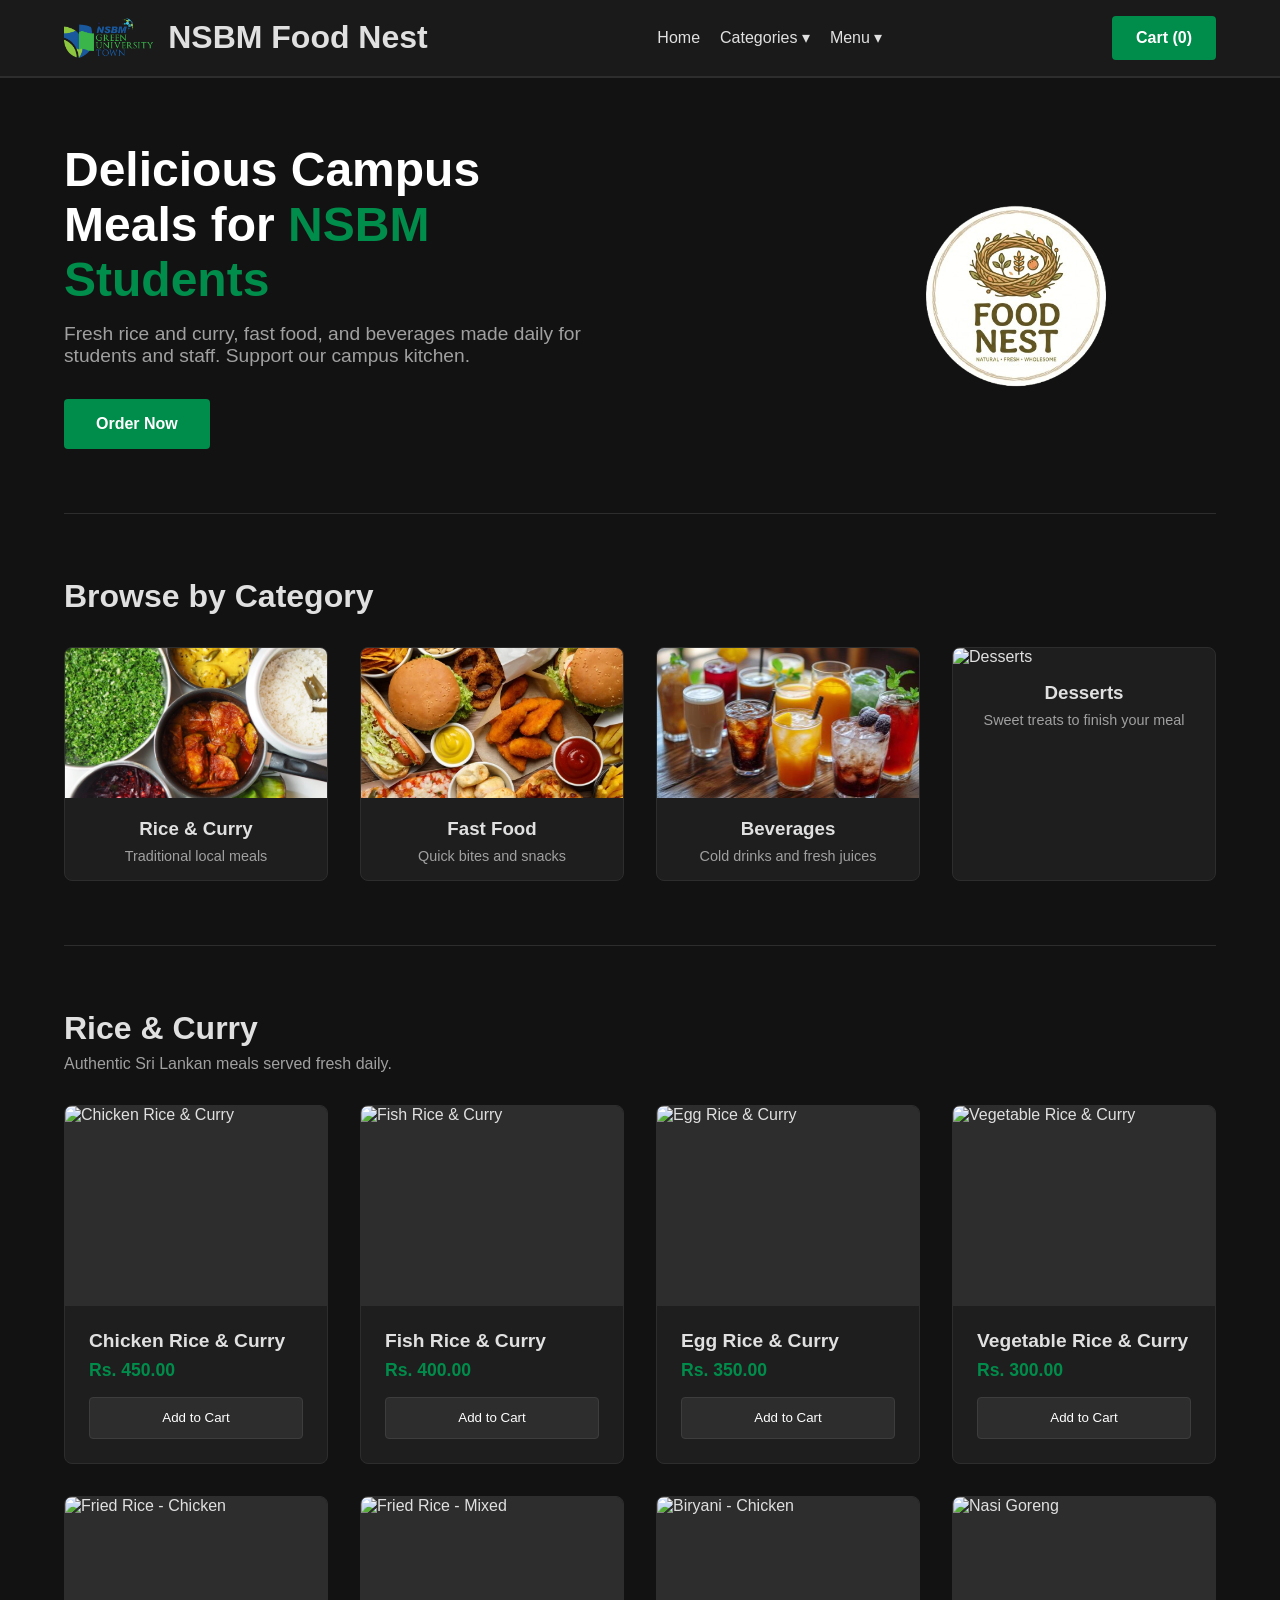
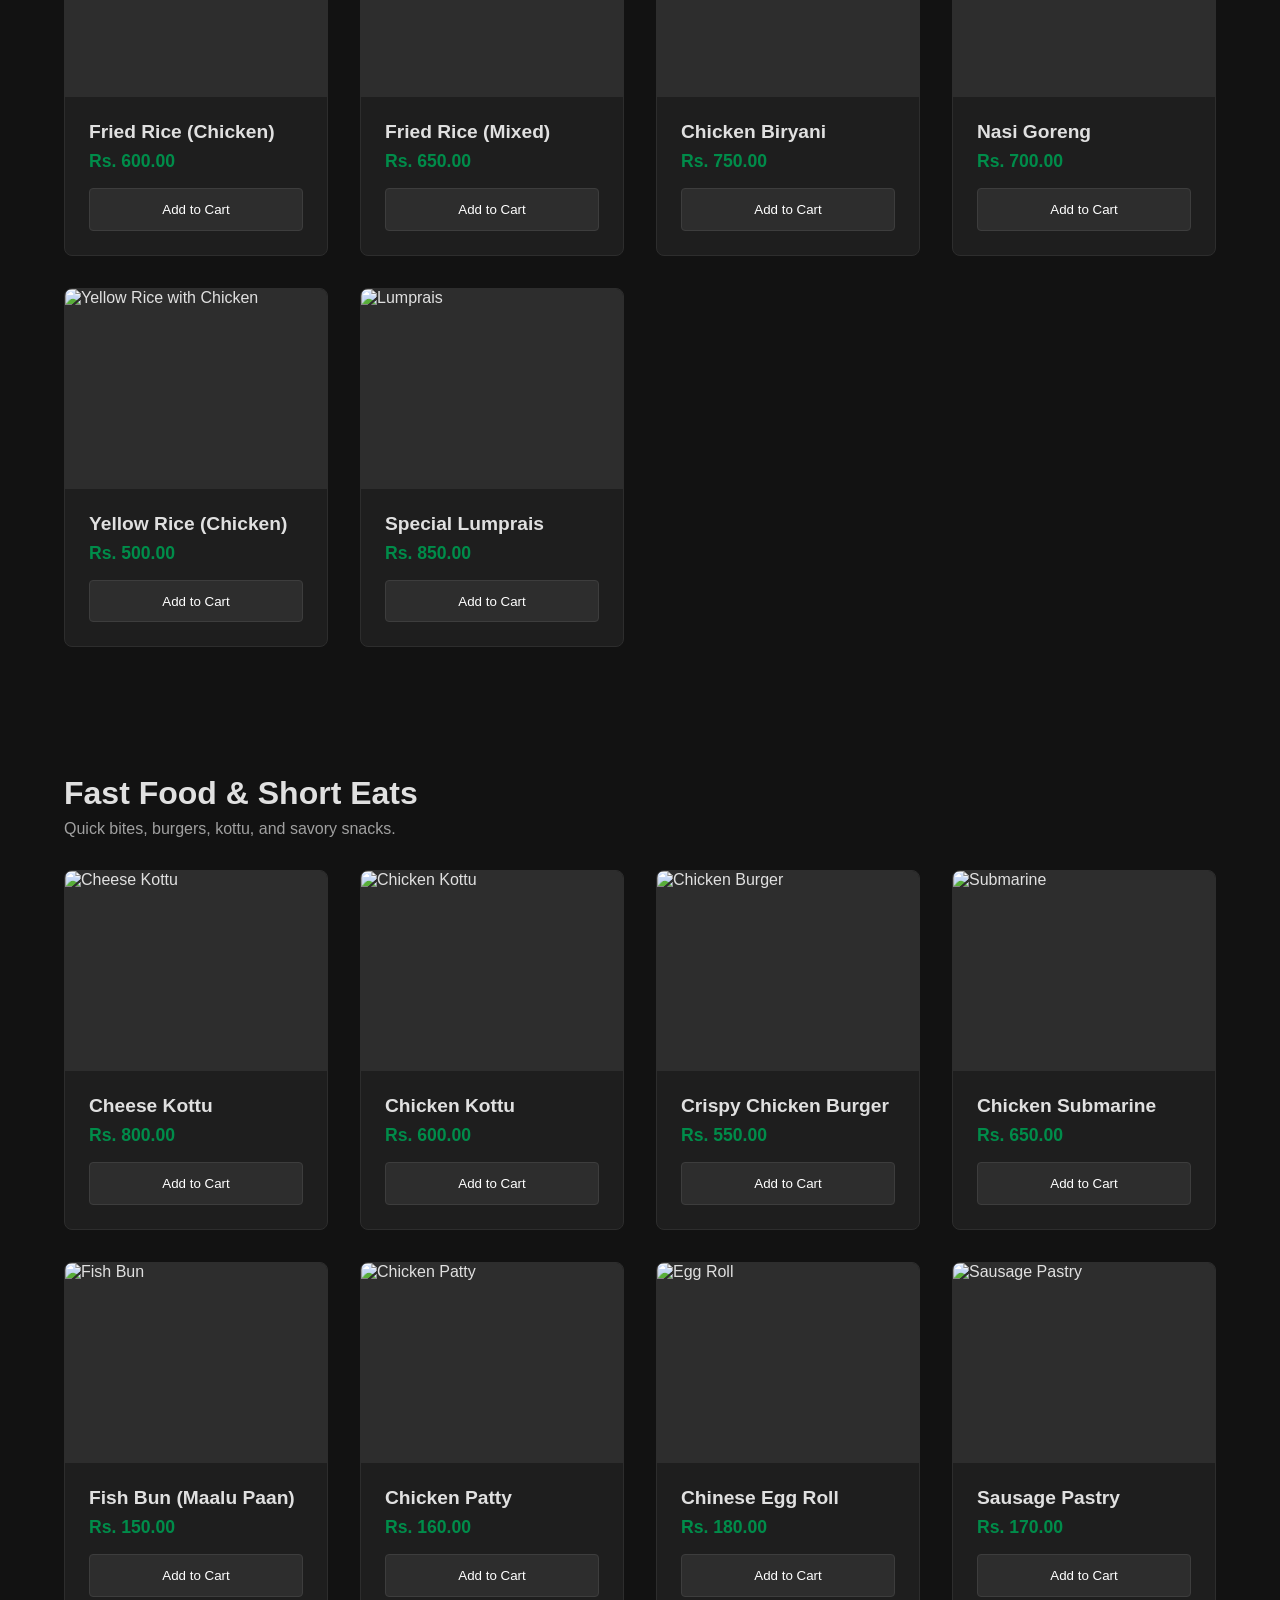
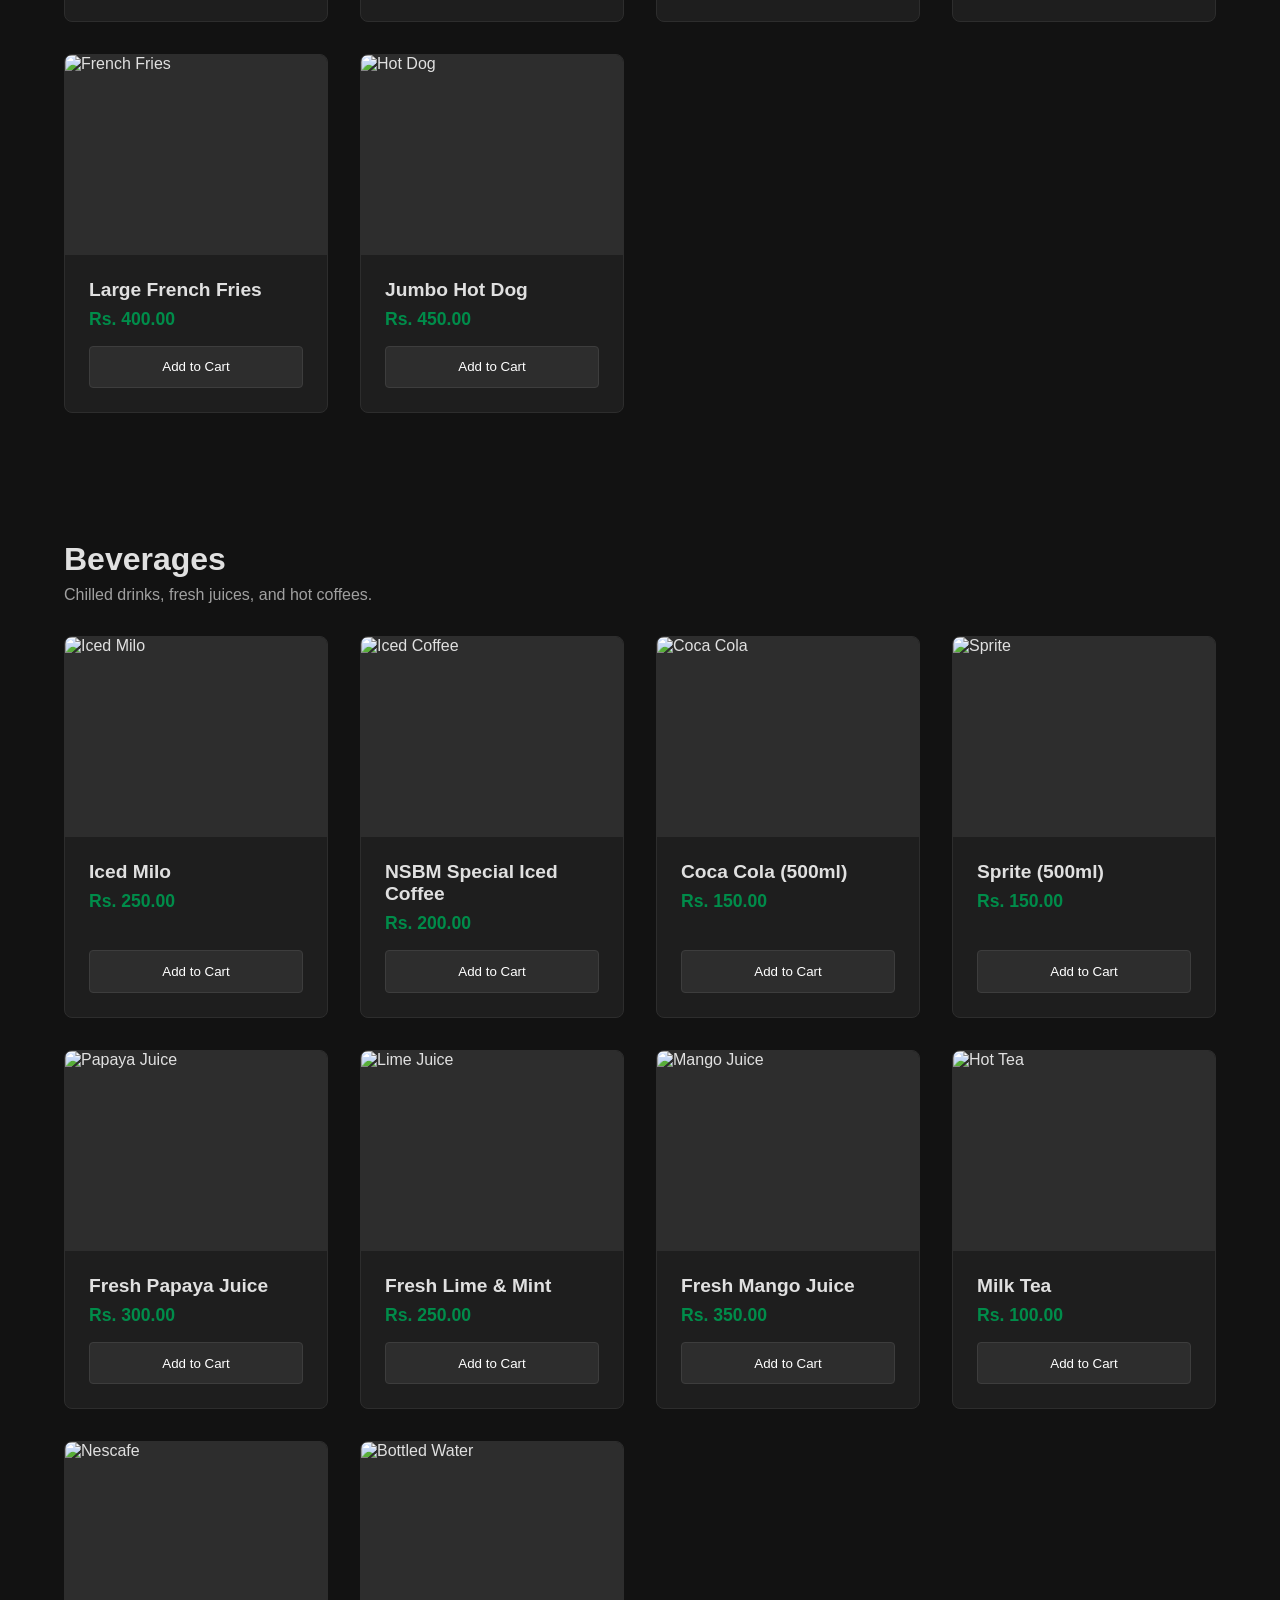
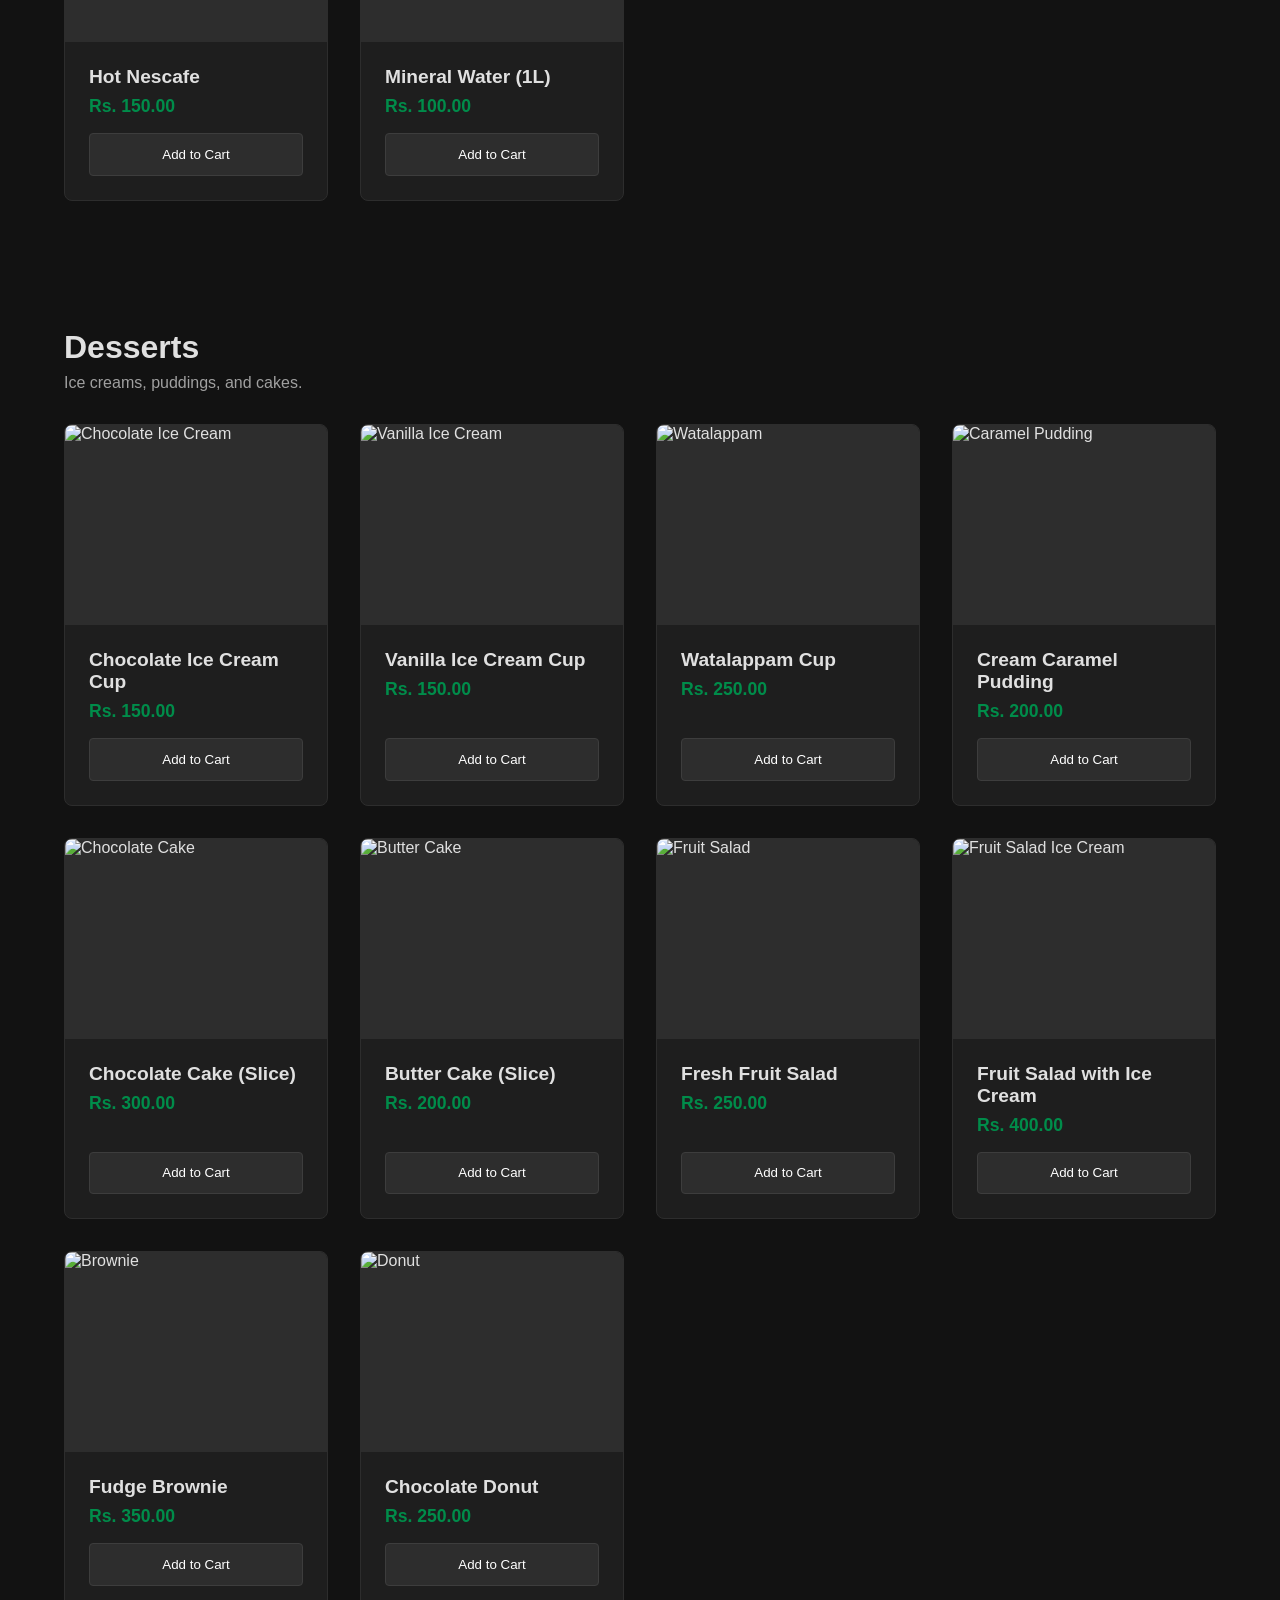
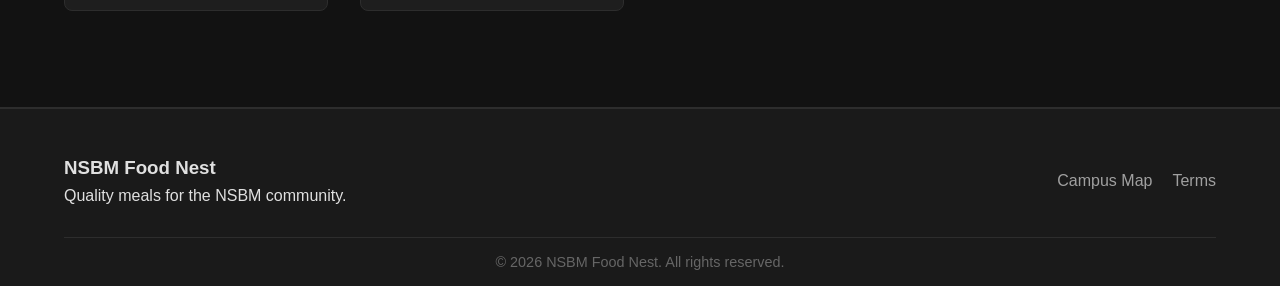
==== index.html @ d5e6f011 "Day 01 (need to images)" ====
<!DOCTYPE html>
<html lang="en">
<head>
    <meta charset="UTF-8">
    <meta name="viewport" content="width=device-width, initial-scale=1.0">
    <title>NSBM Food Nest</title>
    <link rel="stylesheet" href="style.css">
</head>
<body>
    <div class="loader-wrapper" id="loader">
        <div class="spinner"></div>
    </div>

    <header>
        <div class="brand-container">
            <img src="logo.png" alt="NSBM Logo" class="logo-img">
            <h1>NSBM Food Nest</h1>
        </div>
        <nav class="header-nav">
            <a href="#">Home</a>
            
            <div class="dropdown">
                <a href="#categories" class="dropbtn">Categories ▾</a>
                <div class="dropdown-content">
                    <a href="#rice-curry">Rice & Curry</a>
                    <a href="#fast-food">Fast Food</a>
                    <a href="#beverages">Beverages</a>
                    <a href="#desserts">Desserts</a>
                </div>
            </div>

            <div class="dropdown">
                <a href="#menu" class="dropbtn">Menu ▾</a>
                <div class="dropdown-content">
                    <a href="#fast-food">Breakfast Items</a>
                    <a href="#rice-curry">Lunch Specials</a>
                    <a href="#fast-food">Short Eats</a>
                </div>
            </div>
        </nav>
        <button class="cart-toggle" onclick="toggleCart()">
            Cart (<span id="cart-count">0</span>)
        </button>
    </header>

    <main class="container">
        <section class="hero">
            <div class="hero-content">
                <h1>Delicious Campus Meals for <span>NSBM Students</span></h1>
                <p>Fresh rice and curry, fast food, and beverages made daily for students and staff. Support our campus kitchen.</p>
                <a href="#menu" class="hero-btn">Order Now</a>
            </div>
            <div class="hero-image">
                <img src="fn.png" alt="NSBM Campus Food">
            </div>
        </section>

        <section id="categories" class="categories-section">
            <h2>Browse by Category</h2>
            <div class="category-grid">
                <a href="#rice-curry" class="category-card">
                    <img src="rc.jpg" alt="Rice & Curry">
                    <div class="category-info">
                        <h3>Rice & Curry</h3>
                        <p>Traditional local meals</p>
                    </div>
                </a>
                <a href="#fast-food" class="category-card">
                    <img src="fd.jpg" alt="Fast Food">
                    <div class="category-info">
                        <h3>Fast Food</h3>
                        <p>Quick bites and snacks</p>
                    </div>
                </a>
                <a href="#beverages" class="category-card">
                    <img src="bv.jpeg" alt="Beverages">
                    <div class="category-info">
                        <h3>Beverages</h3>
                        <p>Cold drinks and fresh juices</p>
                    </div>
                </a>
                <a href="#desserts" class="category-card">
                    <img src="INSERT_DESSERT_CATEGORY_IMAGE.jpg" alt="Desserts">
                    <div class="category-info">
                        <h3>Desserts</h3>
                        <p>Sweet treats to finish your meal</p>
                    </div>
                </a>
            </div>
        </section>

        <div id="menu">
            
            <section id="rice-curry" class="menu-section">
                <div class="section-header">
                    <h2>Rice & Curry</h2>
                    <p>Authentic Sri Lankan meals served fresh daily.</p>
                </div>
                <div class="menu-grid">
                    <article class="product-card">
                        <img src="INSERT_RICE_1.jpg" alt="Chicken Rice & Curry" class="product-image">
                        <div class="product-info"><h2>Chicken Rice & Curry</h2><p class="price">Rs. 450.00</p><button class="add-btn" onclick="addToCart('Chicken Rice & Curry', 450)">Add to Cart</button></div>
                    </article>
                    <article class="product-card">
                        <img src="INSERT_RICE_2.jpg" alt="Fish Rice & Curry" class="product-image">
                        <div class="product-info"><h2>Fish Rice & Curry</h2><p class="price">Rs. 400.00</p><button class="add-btn" onclick="addToCart('Fish Rice & Curry', 400)">Add to Cart</button></div>
                    </article>
                    <article class="product-card">
                        <img src="INSERT_RICE_3.jpg" alt="Egg Rice & Curry" class="product-image">
                        <div class="product-info"><h2>Egg Rice & Curry</h2><p class="price">Rs. 350.00</p><button class="add-btn" onclick="addToCart('Egg Rice & Curry', 350)">Add to Cart</button></div>
                    </article>
                    <article class="product-card">
                        <img src="INSERT_RICE_4.jpg" alt="Vegetable Rice & Curry" class="product-image">
                        <div class="product-info"><h2>Vegetable Rice & Curry</h2><p class="price">Rs. 300.00</p><button class="add-btn" onclick="addToCart('Vegetable Rice & Curry', 300)">Add to Cart</button></div>
                    </article>
                    <article class="product-card">
                        <img src="INSERT_RICE_5.jpg" alt="Fried Rice - Chicken" class="product-image">
                        <div class="product-info"><h2>Fried Rice (Chicken)</h2><p class="price">Rs. 600.00</p><button class="add-btn" onclick="addToCart('Fried Rice (Chicken)', 600)">Add to Cart</button></div>
                    </article>
                    <article class="product-card">
                        <img src="INSERT_RICE_6.jpg" alt="Fried Rice - Mixed" class="product-image">
                        <div class="product-info"><h2>Fried Rice (Mixed)</h2><p class="price">Rs. 650.00</p><button class="add-btn" onclick="addToCart('Fried Rice (Mixed)', 650)">Add to Cart</button></div>
                    </article>
                    <article class="product-card">
                        <img src="INSERT_RICE_7.jpg" alt="Biryani - Chicken" class="product-image">
                        <div class="product-info"><h2>Chicken Biryani</h2><p class="price">Rs. 750.00</p><button class="add-btn" onclick="addToCart('Chicken Biryani', 750)">Add to Cart</button></div>
                    </article>
                    <article class="product-card">
                        <img src="INSERT_RICE_8.jpg" alt="Nasi Goreng" class="product-image">
                        <div class="product-info"><h2>Nasi Goreng</h2><p class="price">Rs. 700.00</p><button class="add-btn" onclick="addToCart('Nasi Goreng', 700)">Add to Cart</button></div>
                    </article>
                    <article class="product-card">
                        <img src="INSERT_RICE_9.jpg" alt="Yellow Rice with Chicken" class="product-image">
                        <div class="product-info"><h2>Yellow Rice (Chicken)</h2><p class="price">Rs. 500.00</p><button class="add-btn" onclick="addToCart('Yellow Rice (Chicken)', 500)">Add to Cart</button></div>
                    </article>
                    <article class="product-card">
                        <img src="INSERT_RICE_10.jpg" alt="Lumprais" class="product-image">
                        <div class="product-info"><h2>Special Lumprais</h2><p class="price">Rs. 850.00</p><button class="add-btn" onclick="addToCart('Special Lumprais', 850)">Add to Cart</button></div>
                    </article>
                </div>
            </section>

            <section id="fast-food" class="menu-section">
                <div class="section-header">
                    <h2>Fast Food & Short Eats</h2>
                    <p>Quick bites, burgers, kottu, and savory snacks.</p>
                </div>
                <div class="menu-grid">
                    <article class="product-card">
                        <img src="INSERT_FAST_1.jpg" alt="Cheese Kottu" class="product-image">
                        <div class="product-info"><h2>Cheese Kottu</h2><p class="price">Rs. 800.00</p><button class="add-btn" onclick="addToCart('Cheese Kottu', 800)">Add to Cart</button></div>
                    </article>
                    <article class="product-card">
                        <img src="INSERT_FAST_2.jpg" alt="Chicken Kottu" class="product-image">
                        <div class="product-info"><h2>Chicken Kottu</h2><p class="price">Rs. 600.00</p><button class="add-btn" onclick="addToCart('Chicken Kottu', 600)">Add to Cart</button></div>
                    </article>
                    <article class="product-card">
                        <img src="INSERT_FAST_3.jpg" alt="Chicken Burger" class="product-image">
                        <div class="product-info"><h2>Crispy Chicken Burger</h2><p class="price">Rs. 550.00</p><button class="add-btn" onclick="addToCart('Crispy Chicken Burger', 550)">Add to Cart</button></div>
                    </article>
                    <article class="product-card">
                        <img src="INSERT_FAST_4.jpg" alt="Submarine" class="product-image">
                        <div class="product-info"><h2>Chicken Submarine</h2><p class="price">Rs. 650.00</p><button class="add-btn" onclick="addToCart('Chicken Submarine', 650)">Add to Cart</button></div>
                    </article>
                    <article class="product-card">
                        <img src="INSERT_FAST_5.jpg" alt="Fish Bun" class="product-image">
                        <div class="product-info"><h2>Fish Bun (Maalu Paan)</h2><p class="price">Rs. 150.00</p><button class="add-btn" onclick="addToCart('Fish Bun', 150)">Add to Cart</button></div>
                    </article>
                    <article class="product-card">
                        <img src="INSERT_FAST_6.jpg" alt="Chicken Patty" class="product-image">
                        <div class="product-info"><h2>Chicken Patty</h2><p class="price">Rs. 160.00</p><button class="add-btn" onclick="addToCart('Chicken Patty', 160)">Add to Cart</button></div>
                    </article>
                    <article class="product-card">
                        <img src="INSERT_FAST_7.jpg" alt="Egg Roll" class="product-image">
                        <div class="product-info"><h2>Chinese Egg Roll</h2><p class="price">Rs. 180.00</p><button class="add-btn" onclick="addToCart('Chinese Egg Roll', 180)">Add to Cart</button></div>
                    </article>
                    <article class="product-card">
                        <img src="INSERT_FAST_8.jpg" alt="Sausage Pastry" class="product-image">
                        <div class="product-info"><h2>Sausage Pastry</h2><p class="price">Rs. 170.00</p><button class="add-btn" onclick="addToCart('Sausage Pastry', 170)">Add to Cart</button></div>
                    </article>
                    <article class="product-card">
                        <img src="INSERT_FAST_9.jpg" alt="French Fries" class="product-image">
                        <div class="product-info"><h2>Large French Fries</h2><p class="price">Rs. 400.00</p><button class="add-btn" onclick="addToCart('Large French Fries', 400)">Add to Cart</button></div>
                    </article>
                    <article class="product-card">
                        <img src="INSERT_FAST_10.jpg" alt="Hot Dog" class="product-image">
                        <div class="product-info"><h2>Jumbo Hot Dog</h2><p class="price">Rs. 450.00</p><button class="add-btn" onclick="addToCart('Jumbo Hot Dog', 450)">Add to Cart</button></div>
                    </article>
                </div>
            </section>

            <section id="beverages" class="menu-section">
                <div class="section-header">
                    <h2>Beverages</h2>
                    <p>Chilled drinks, fresh juices, and hot coffees.</p>
                </div>
                <div class="menu-grid">
                    <article class="product-card">
                        <img src="INSERT_BEV_1.jpg" alt="Iced Milo" class="product-image">
                        <div class="product-info"><h2>Iced Milo</h2><p class="price">Rs. 250.00</p><button class="add-btn" onclick="addToCart('Iced Milo', 250)">Add to Cart</button></div>
                    </article>
                    <article class="product-card">
                        <img src="INSERT_BEV_2.jpg" alt="Iced Coffee" class="product-image">
                        <div class="product-info"><h2>NSBM Special Iced Coffee</h2><p class="price">Rs. 200.00</p><button class="add-btn" onclick="addToCart('NSBM Special Iced Coffee', 200)">Add to Cart</button></div>
                    </article>
                    <article class="product-card">
                        <img src="INSERT_BEV_3.jpg" alt="Coca Cola" class="product-image">
                        <div class="product-info"><h2>Coca Cola (500ml)</h2><p class="price">Rs. 150.00</p><button class="add-btn" onclick="addToCart('Coca Cola (500ml)', 150)">Add to Cart</button></div>
                    </article>
                    <article class="product-card">
                        <img src="INSERT_BEV_4.jpg" alt="Sprite" class="product-image">
                        <div class="product-info"><h2>Sprite (500ml)</h2><p class="price">Rs. 150.00</p><button class="add-btn" onclick="addToCart('Sprite (500ml)', 150)">Add to Cart</button></div>
                    </article>
                    <article class="product-card">
                        <img src="INSERT_BEV_5.jpg" alt="Papaya Juice" class="product-image">
                        <div class="product-info"><h2>Fresh Papaya Juice</h2><p class="price">Rs. 300.00</p><button class="add-btn" onclick="addToCart('Fresh Papaya Juice', 300)">Add to Cart</button></div>
                    </article>
                    <article class="product-card">
                        <img src="INSERT_BEV_6.jpg" alt="Lime Juice" class="product-image">
                        <div class="product-info"><h2>Fresh Lime & Mint</h2><p class="price">Rs. 250.00</p><button class="add-btn" onclick="addToCart('Fresh Lime & Mint', 250)">Add to Cart</button></div>
                    </article>
                    <article class="product-card">
                        <img src="INSERT_BEV_7.jpg" alt="Mango Juice" class="product-image">
                        <div class="product-info"><h2>Fresh Mango Juice</h2><p class="price">Rs. 350.00</p><button class="add-btn" onclick="addToCart('Fresh Mango Juice', 350)">Add to Cart</button></div>
                    </article>
                    <article class="product-card">
                        <img src="INSERT_BEV_8.jpg" alt="Hot Tea" class="product-image">
                        <div class="product-info"><h2>Milk Tea</h2><p class="price">Rs. 100.00</p><button class="add-btn" onclick="addToCart('Milk Tea', 100)">Add to Cart</button></div>
                    </article>
                    <article class="product-card">
                        <img src="INSERT_BEV_9.jpg" alt="Nescafe" class="product-image">
                        <div class="product-info"><h2>Hot Nescafe</h2><p class="price">Rs. 150.00</p><button class="add-btn" onclick="addToCart('Hot Nescafe', 150)">Add to Cart</button></div>
                    </article>
                    <article class="product-card">
                        <img src="INSERT_BEV_10.jpg" alt="Bottled Water" class="product-image">
                        <div class="product-info"><h2>Mineral Water (1L)</h2><p class="price">Rs. 100.00</p><button class="add-btn" onclick="addToCart('Mineral Water (1L)', 100)">Add to Cart</button></div>
                    </article>
                </div>
            </section>

            <section id="desserts" class="menu-section">
                <div class="section-header">
                    <h2>Desserts</h2>
                    <p>Ice creams, puddings, and cakes.</p>
                </div>
                <div class="menu-grid">
                    <article class="product-card">
                        <img src="INSERT_DES_1.jpg" alt="Chocolate Ice Cream" class="product-image">
                        <div class="product-info"><h2>Chocolate Ice Cream Cup</h2><p class="price">Rs. 150.00</p><button class="add-btn" onclick="addToCart('Chocolate Ice Cream', 150)">Add to Cart</button></div>
                    </article>
                    <article class="product-card">
                        <img src="INSERT_DES_2.jpg" alt="Vanilla Ice Cream" class="product-image">
                        <div class="product-info"><h2>Vanilla Ice Cream Cup</h2><p class="price">Rs. 150.00</p><button class="add-btn" onclick="addToCart('Vanilla Ice Cream', 150)">Add to Cart</button></div>
                    </article>
                    <article class="product-card">
                        <img src="INSERT_DES_3.jpg" alt="Watalappam" class="product-image">
                        <div class="product-info"><h2>Watalappam Cup</h2><p class="price">Rs. 250.00</p><button class="add-btn" onclick="addToCart('Watalappam', 250)">Add to Cart</button></div>
                    </article>
                    <article class="product-card">
                        <img src="INSERT_DES_4.jpg" alt="Caramel Pudding" class="product-image">
                        <div class="product-info"><h2>Cream Caramel Pudding</h2><p class="price">Rs. 200.00</p><button class="add-btn" onclick="addToCart('Cream Caramel Pudding', 200)">Add to Cart</button></div>
                    </article>
                    <article class="product-card">
                        <img src="INSERT_DES_5.jpg" alt="Chocolate Cake" class="product-image">
                        <div class="product-info"><h2>Chocolate Cake (Slice)</h2><p class="price">Rs. 300.00</p><button class="add-btn" onclick="addToCart('Chocolate Cake (Slice)', 300)">Add to Cart</button></div>
                    </article>
                    <article class="product-card">
                        <img src="INSERT_DES_6.jpg" alt="Butter Cake" class="product-image">
                        <div class="product-info"><h2>Butter Cake (Slice)</h2><p class="price">Rs. 200.00</p><button class="add-btn" onclick="addToCart('Butter Cake (Slice)', 200)">Add to Cart</button></div>
                    </article>
                    <article class="product-card">
                        <img src="INSERT_DES_7.jpg" alt="Fruit Salad" class="product-image">
                        <div class="product-info"><h2>Fresh Fruit Salad</h2><p class="price">Rs. 250.00</p><button class="add-btn" onclick="addToCart('Fresh Fruit Salad', 250)">Add to Cart</button></div>
                    </article>
                    <article class="product-card">
                        <img src="INSERT_DES_8.jpg" alt="Fruit Salad Ice Cream" class="product-image">
                        <div class="product-info"><h2>Fruit Salad with Ice Cream</h2><p class="price">Rs. 400.00</p><button class="add-btn" onclick="addToCart('Fruit Salad with Ice Cream', 400)">Add to Cart</button></div>
                    </article>
                    <article class="product-card">
                        <img src="INSERT_DES_9.jpg" alt="Brownie" class="product-image">
                        <div class="product-info"><h2>Fudge Brownie</h2><p class="price">Rs. 350.00</p><button class="add-btn" onclick="addToCart('Fudge Brownie', 350)">Add to Cart</button></div>
                    </article>
                    <article class="product-card">
                        <img src="INSERT_DES_10.jpg" alt="Donut" class="product-image">
                        <div class="product-info"><h2>Chocolate Donut</h2><p class="price">Rs. 250.00</p><button class="add-btn" onclick="addToCart('Chocolate Donut', 250)">Add to Cart</button></div>
                    </article>
                </div>
            </section>

        </div>

        <aside id="checkout-sidebar" class="sidebar hidden">
            <div class="sidebar-header">
                <h2>Your Cart</h2>
                <button class="close-btn" onclick="toggleCart()">X</button>
            </div>
            
            <div id="cart-items" class="cart-items-container"></div>
            
            <div class="cart-summary">
                <h3>Total: Rs. <span id="cart-total">0.00</span></h3>
            </div>

            <form action="checkout.php" method="POST" id="checkout-form" class="checkout-form" onsubmit="prepareCheckout()">
                <input type="hidden" name="order_details" id="order_details">
                <input type="hidden" name="order_total" id="order_total_input">
                
                <div class="form-group">
                    <label for="customer_name">Full Name</label>
                    <input type="text" id="customer_name" name="customer_name" required>
                </div>
                
                <div class="form-group">
                    <label for="student_id">Student / Staff ID</label>
                    <input type="text" id="student_id" name="student_id" required>
                </div>

                <button type="submit" class="checkout-btn">Complete Checkout</button>
            </form>
        </aside>
    </main>

    <footer>
        <div class="footer-content">
            <div class="footer-brand">
                <h3>NSBM Food Nest</h3>
                <p>Quality meals for the NSBM community.</p>
            </div>
            <nav class="footer-nav">
                <a href="https://search.brave.com/search?q=nsbm+location+google+maps&summary=1&conversation=093b68ea1f17d85eae315f6a7e05071d0390&view=full&map_src=i&loc_id=loc4GAB567QKJENUBF3ZMEQ2SASUIA5UEC6SAAAAAAA%3D&bbox=79.575%2C6.616%2C80.508%2C7.027">Campus Map</a>
                <a href="terms.html">Terms</a>
            </nav>
        </div>
        <p class="copyright">© 2026 NSBM Food Nest. All rights reserved.</p>
    </footer>

    <script src="external.js"></script>
</body>
</html>
---- style.css ----
* {
    margin: 0;
    padding: 0;
    box-sizing: border-box;
    font-family: 'Segoe UI', Tahoma, Geneva, Verdana, sans-serif;
}

body {
    background-color: #121212;
    color: #e0e0e0;
}

.loader-wrapper {
    position: fixed;
    top: 0;
    left: 0;
    width: 100%;
    height: 100%;
    background-color: #121212;
    display: flex;
    justify-content: center;
    align-items: center;
    z-index: 9999;
    transition: opacity 0.5s ease, visibility 0.5s;
}

.spinner {
    width: 60px;
    height: 60px;
    border: 5px solid #2d2d2d;
    border-top: 5px solid #008c4a;
    border-radius: 50%;
    animation: spin 1s linear infinite;
}

@keyframes spin {
    0% { transform: rotate(0deg); }
    100% { transform: rotate(360deg); }
}

.loader-hidden {
    opacity: 0;
    visibility: hidden;
}

header {
    background-color: #1a1a1a;
    padding: 1rem 5%;
    display: flex;
    justify-content: space-between;
    align-items: center;
    border-bottom: 2px solid #2d2d2d;
    position: sticky;
    top: 0;
    z-index: 900;
}

.brand-container {
    display: flex;
    align-items: center;
    gap: 15px;
}

.logo-img {
    height: 40px;
    width: auto;
}

.header-nav {
    display: flex;
    gap: 20px;
    align-items: center;
}

.header-nav a {
    color: #e0e0e0;
    text-decoration: none;
    font-weight: 500;
    transition: color 0.3s;
}

.header-nav a:hover, .dropdown:hover .dropbtn {
    color: #008c4a;
}

.dropdown {
    position: relative;
    display: inline-block;
}

.dropdown-content {
    display: none;
    position: absolute;
    background-color: #1a1a1a;
    min-width: 180px;
    box-shadow: 0px 8px 16px 0px rgba(0,0,0,0.5);
    z-index: 1000;
    border: 1px solid #2d2d2d;
    border-radius: 4px;
    top: 100%;
    left: 0;
    padding: 0.5rem 0;
}

.dropdown-content a {
    color: #e0e0e0;
    padding: 10px 16px;
    text-decoration: none;
    display: block;
    transition: background-color 0.3s, color 0.3s;
}

.dropdown-content a:hover {
    background-color: #2d2d2d;
    color: #008c4a;
}

.dropdown:hover .dropdown-content {
    display: block;
}

.cart-toggle {
    background-color: #008c4a;
    color: white;
    border: none;
    padding: 0.8rem 1.5rem;
    cursor: pointer;
    border-radius: 4px;
    font-weight: bold;
    font-size: 1rem;
    transition: background-color 0.3s;
}

.cart-toggle:hover {
    background-color: #006b38;
}

.container {
    display: flex;
    flex-direction: column;
    padding: 0 5%;
    position: relative;
    overflow-x: hidden;
}

.hero {
    display: flex;
    align-items: center;
    justify-content: space-between;
    padding: 4rem 0;
    gap: 2rem;
    border-bottom: 1px solid #2d2d2d;
}

.hero-content {
    flex: 1;
    animation: slideInLeft 0.8s ease forwards;
}

.hero-content h1 {
    font-size: 3rem;
    margin-bottom: 1rem;
    color: #ffffff;
}

.hero-content h1 span {
    color: #008c4a;
}

.hero-content p {
    font-size: 1.2rem;
    color: #a0a0a0;
    margin-bottom: 2rem;
}

.hero-btn {
    display: inline-block;
    background-color: #008c4a;
    color: white;
    text-decoration: none;
    padding: 1rem 2rem;
    border-radius: 4px;
    font-weight: bold;
    transition: background-color 0.3s;
}

.hero-btn:hover {
    background-color: #006b38;
}

.hero-image {
    flex: 1;
    display: flex;
    justify-content: flex-end;
    animation: slideInRight 0.8s ease forwards;
}

.hero-image img {
    max-width: 400px;
    width: 100%;
    height: auto;
    border-radius: 8px;
    object-fit: contain;
}

@keyframes slideInLeft {
    from { transform: translateX(-50px); opacity: 0; }
    to { transform: translateX(0); opacity: 1; }
}

@keyframes slideInRight {
    from { transform: translateX(50px); opacity: 0; }
    to { transform: translateX(0); opacity: 1; }
}

.categories-section {
    padding: 4rem 0;
    border-bottom: 1px solid #2d2d2d;
}

.categories-section h2 {
    font-size: 2rem;
    margin-bottom: 2rem;
}

.category-grid {
    display: grid;
    grid-template-columns: repeat(auto-fit, minmax(200px, 1fr));
    gap: 2rem;
}

.category-card {
    display: block;
    background-color: #1e1e1e;
    border-radius: 8px;
    overflow: hidden;
    text-decoration: none;
    color: #e0e0e0;
    border: 1px solid #2d2d2d;
    transition: transform 0.3s, box-shadow 0.3s;
}

.category-card:hover {
    transform: translateY(-5px);
    box-shadow: 0 5px 15px rgba(0, 140, 74, 0.2);
}

.category-card img {
    width: 100%;
    height: 150px;
    object-fit: cover;
}

.category-info {
    padding: 1rem;
    text-align: center;
}

.category-info p {
    color: #a0a0a0;
    font-size: 0.9rem;
    margin-top: 0.5rem;
}

.menu-section {
    padding: 4rem 0;
}

.section-header {
    margin-bottom: 2rem;
}

.section-header h2 {
    font-size: 2rem;
    margin-bottom: 0.5rem;
}

.section-header p {
    color: #a0a0a0;
}

.menu-grid {
    display: grid;
    grid-template-columns: repeat(auto-fill, minmax(250px, 1fr));
    gap: 2rem;
    width: 100%;
}

.product-card {
    background-color: #1e1e1e;
    border-radius: 8px;
    overflow: hidden;
    border: 1px solid #2d2d2d;
    display: flex;
    flex-direction: column;
    transition: transform 0.3s;
}

.product-card:hover {
    transform: scale(1.02);
}

.product-image {
    width: 100%;
    height: 200px;
    object-fit: cover;
    background-color: #2d2d2d;
}

.product-info {
    padding: 1.5rem;
    display: flex;
    flex-direction: column;
    flex-grow: 1;
}

.product-info h2 {
    font-size: 1.2rem;
    margin-bottom: 0.5rem;
}

.price {
    color: #008c4a;
    font-size: 1.1rem;
    font-weight: bold;
    margin-bottom: 1rem;
}

.add-btn {
    margin-top: auto;
    background-color: #2d2d2d;
    color: white;
    border: 1px solid #3d3d3d;
    padding: 0.8rem;
    cursor: pointer;
    border-radius: 4px;
    transition: background-color 0.3s;
}

.add-btn:hover {
    background-color: #3d3d3d;
}

.sidebar {
    position: fixed;
    top: 0;
    right: 0;
    width: 350px;
    height: 100vh;
    background-color: #1a1a1a;
    border-left: 1px solid #2d2d2d;
    padding: 2rem;
    display: flex;
    flex-direction: column;
    transform: translateX(0);
    transition: transform 0.3s ease-in-out;
    z-index: 1000;
}

.sidebar.hidden {
    transform: translateX(100%);
}

.sidebar-header {
    display: flex;
    justify-content: space-between;
    align-items: center;
    margin-bottom: 2rem;
}

.close-btn {
    background: none;
    border: none;
    color: #e0e0e0;
    font-size: 1.2rem;
    cursor: pointer;
}

.cart-items-container {
    flex-grow: 1;
    overflow-y: auto;
    margin-bottom: 1rem;
}

.cart-item {
    display: flex;
    justify-content: space-between;
    align-items: center;
    padding: 1rem 0;
    border-bottom: 1px solid #2d2d2d;
}

.cart-summary {
    padding: 1rem 0;
    border-top: 2px solid #2d2d2d;
    margin-bottom: 1rem;
}

.checkout-form {
    display: flex;
    flex-direction: column;
    gap: 1rem;
}

.form-group {
    display: flex;
    flex-direction: column;
    gap: 0.5rem;
}

.form-group input {
    padding: 0.8rem;
    background-color: #121212;
    border: 1px solid #2d2d2d;
    color: white;
    border-radius: 4px;
}

.checkout-btn {
    background-color: #008c4a;
    color: white;
    border: none;
    padding: 1rem;
    cursor: pointer;
    border-radius: 4px;
    font-weight: bold;
    margin-top: 1rem;
}

.checkout-btn:hover {
    background-color: #006b38;
}

footer {
    background-color: #1a1a1a;
    padding: 3rem 5% 1rem 5%;
    border-top: 2px solid #2d2d2d;
    margin-top: 2rem;
}

.footer-content {
    display: flex;
    justify-content: space-between;
    align-items: center;
    flex-wrap: wrap;
    gap: 2rem;
    margin-bottom: 2rem;
}

.footer-brand {
    display: flex;
    flex-direction: column;
    gap: 0.5rem;
}

.footer-nav {
    display: flex;
    gap: 20px;
}

.footer-nav a {
    color: #a0a0a0;
    text-decoration: none;
    transition: color 0.3s;
}

.footer-nav a:hover {
    color: #008c4a;
}

.copyright {
    text-align: center;
    color: #666;
    font-size: 0.9rem;
    border-top: 1px solid #2d2d2d;
    padding-top: 1rem;
}

.receipt-container {
    max-width: 600px;
    margin: 4rem auto;
    background-color: #1e1e1e;
    padding: 2rem;
    border-radius: 8px;
    border: 1px solid #2d2d2d;
    text-align: center;
}

.receipt-container h1 {
    color: #008c4a;
    margin-bottom: 1rem;
}

.admin-login-container {
    max-width: 400px;
    margin: 6rem auto;
    background-color: #1e1e1e;
    padding: 2.5rem;
    border-radius: 8px;
    border: 1px solid #2d2d2d;
}

.admin-login-container h2 {
    text-align: center;
    margin-bottom: 2rem;
    color: #008c4a;
}

.terms-container {
    max-width: 800px;
    margin: 4rem auto;
    background-color: #1e1e1e;
    padding: 3rem;
    border-radius: 8px;
    border: 1px solid #2d2d2d;
    line-height: 1.8;
}

.terms-container h1 {
    color: #008c4a;
    margin-bottom: 2rem;
    font-size: 2.5rem;
}

.terms-container h2 {
    color: #ffffff;
    margin-top: 2rem;
    margin-bottom: 1rem;
    font-size: 1.3rem;
}

.terms-container p {
    color: #a0a0a0;
    margin-bottom: 1rem;
}

@media (max-width: 768px) {
    .hero {
        flex-direction: column;
        text-align: center;
    }
    
    .hero-image {
        justify-content: center;
    }

    .header-nav {
        display: none;
    }

    .footer-content {
        flex-direction: column;
        text-align: center;
    }
}
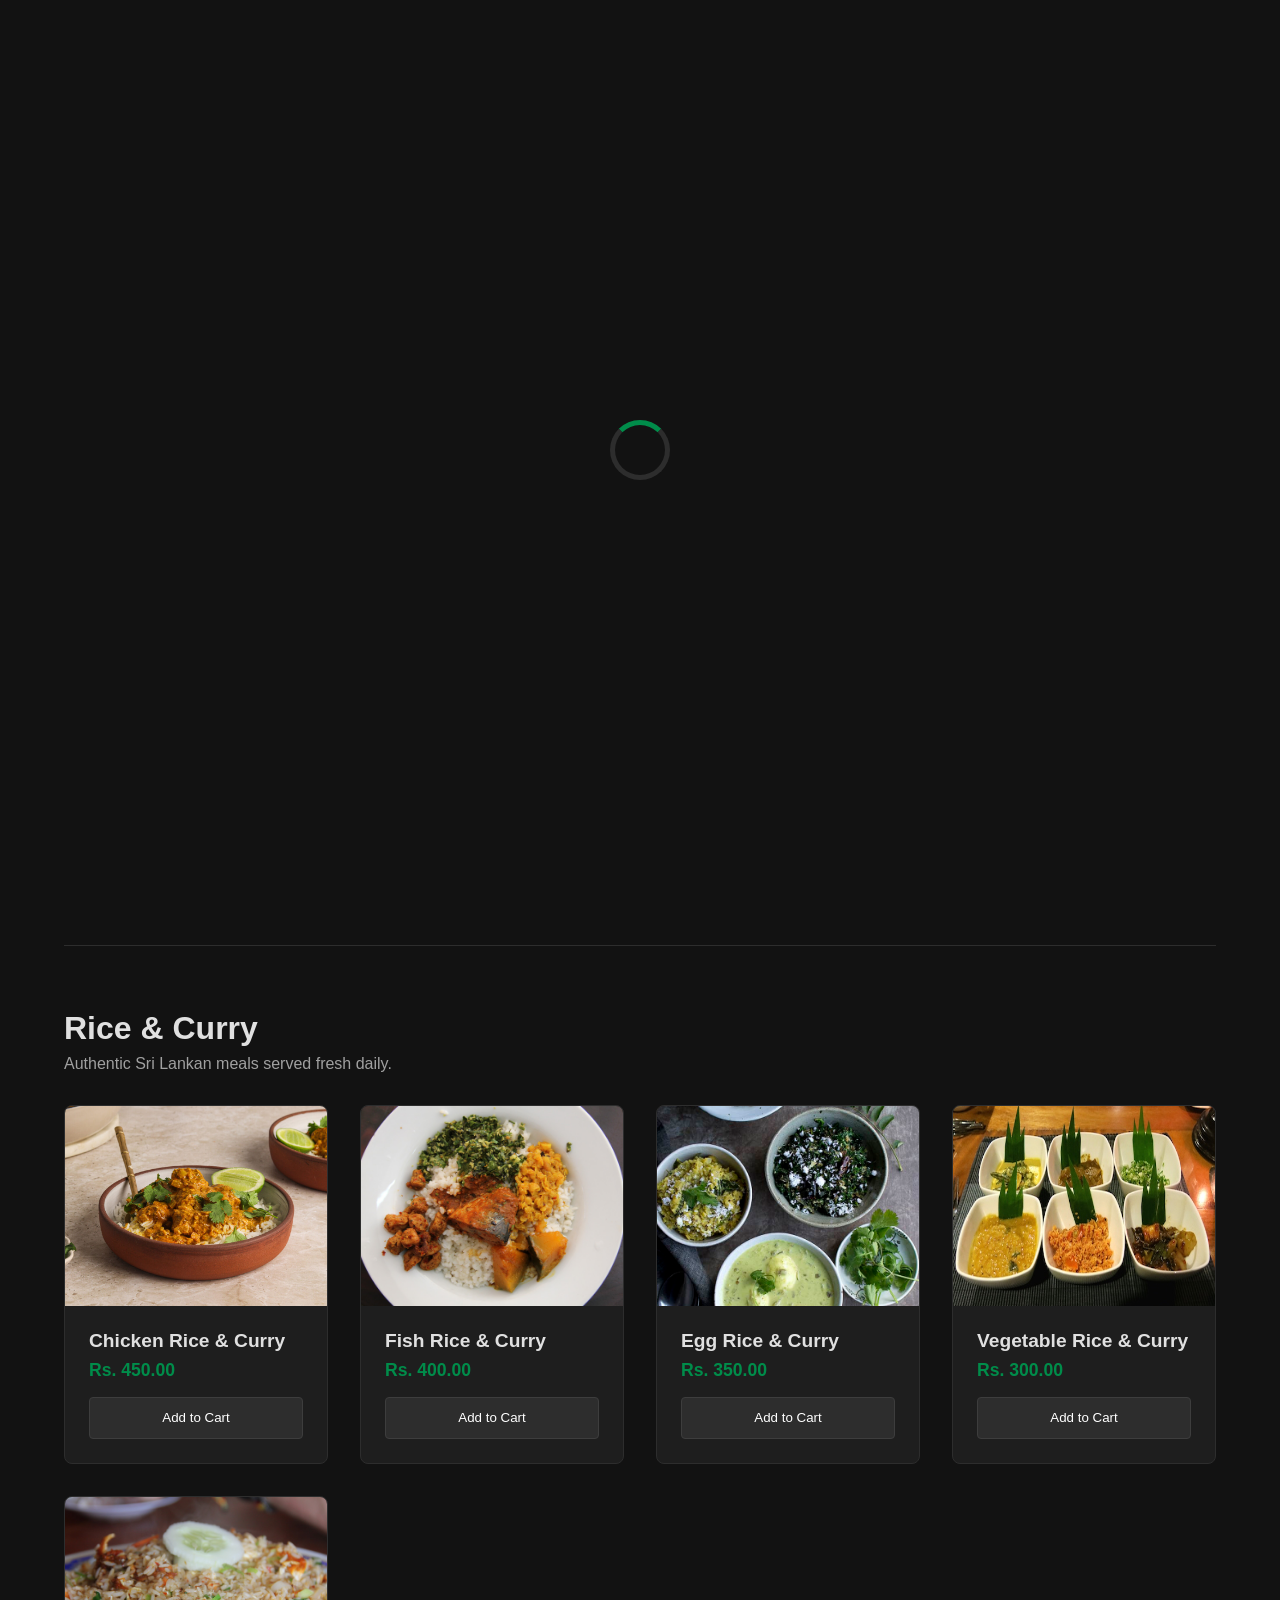
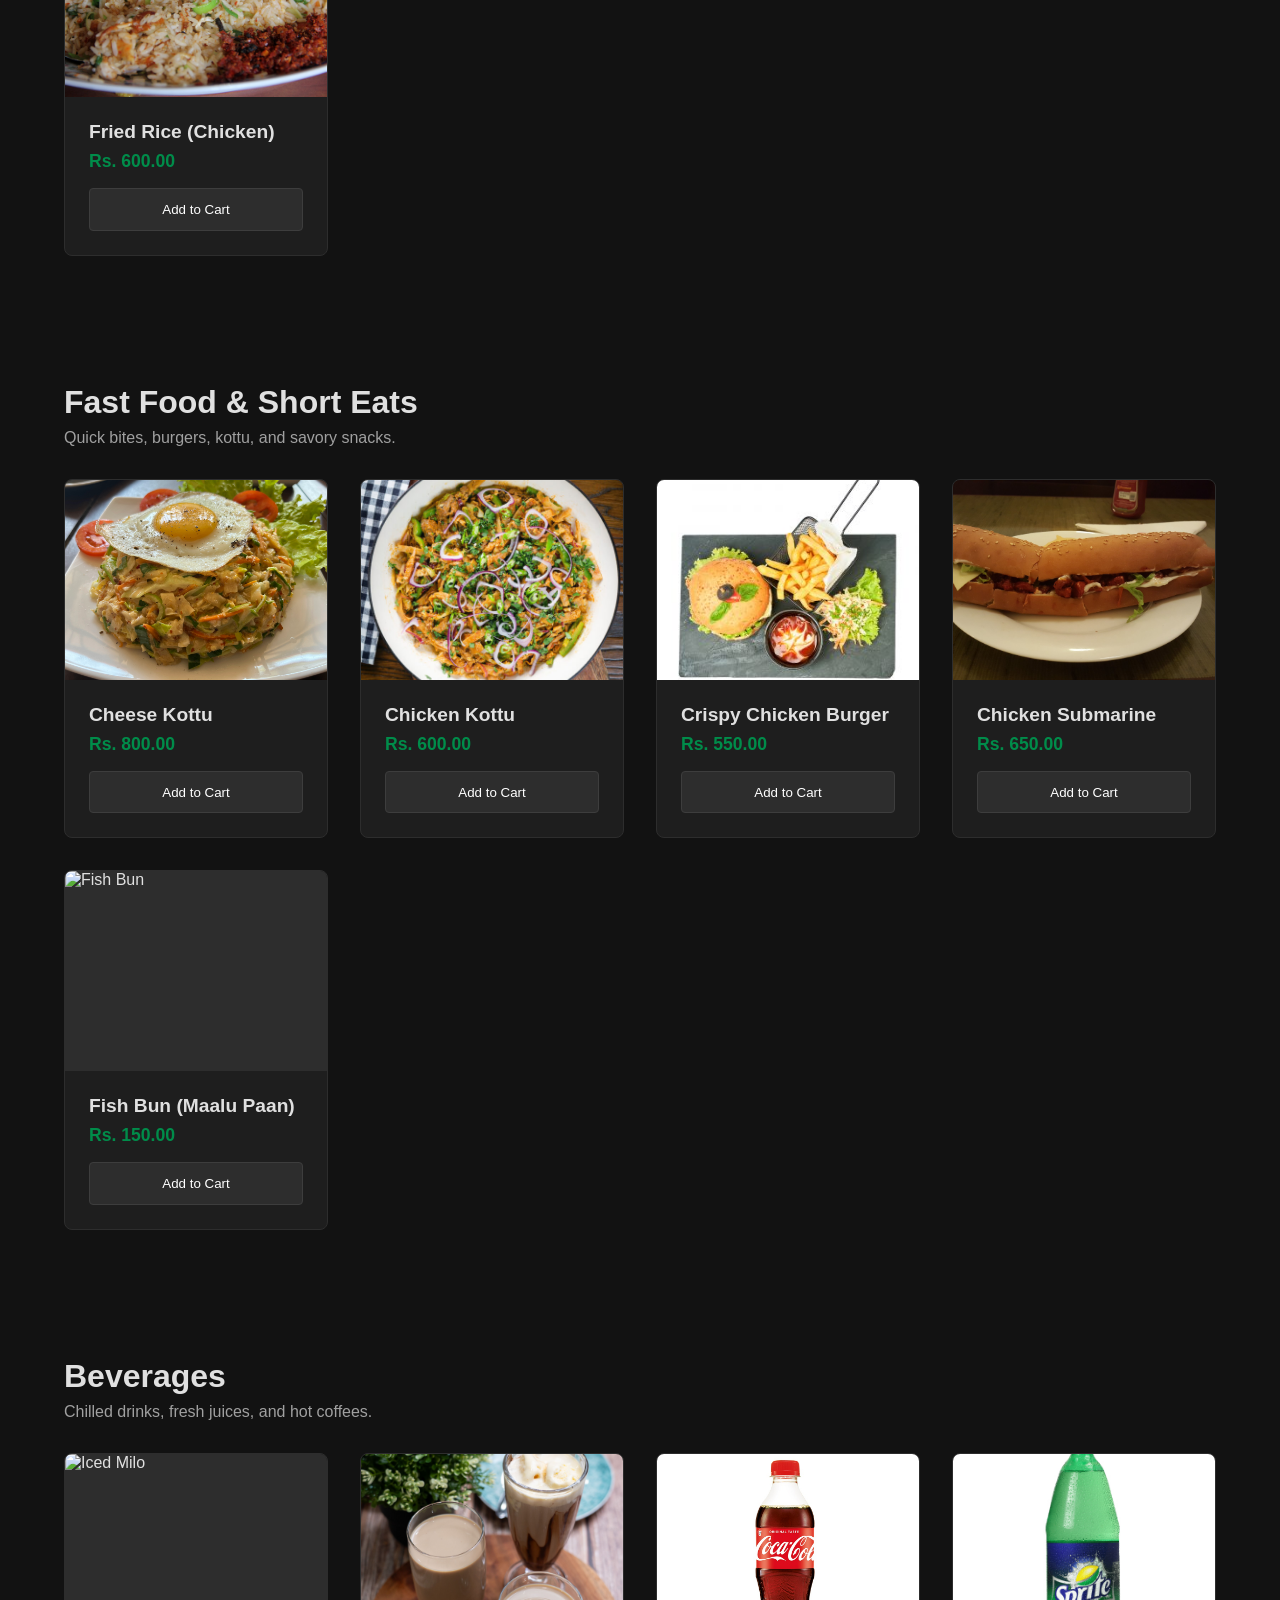
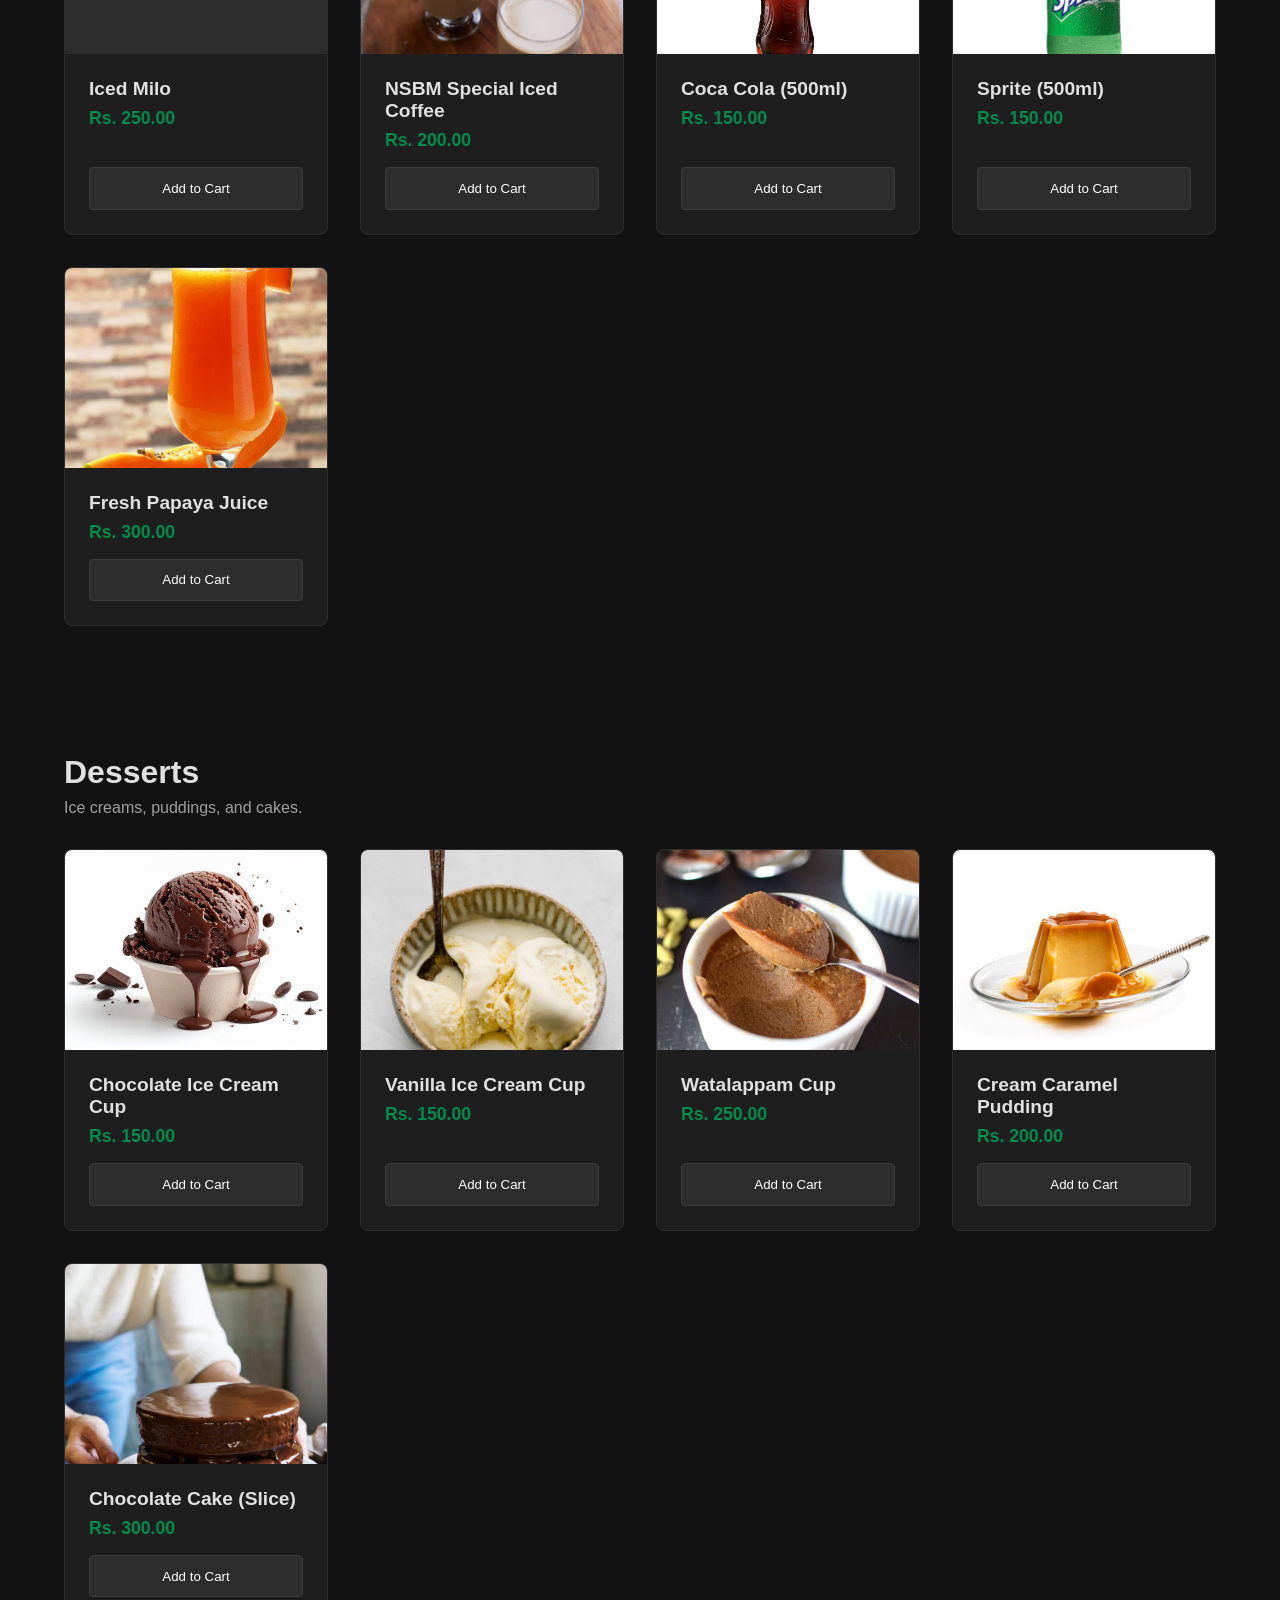
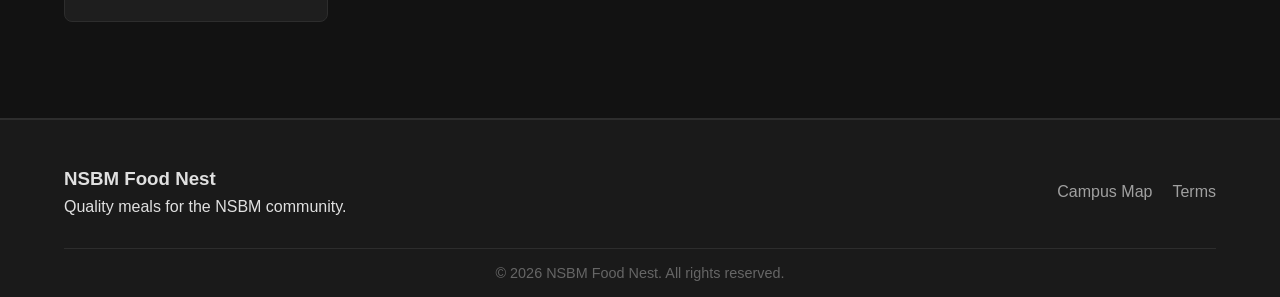
==== commit bc6364ad: "Day 02(need to add hosting and database" ====
--- a/index.html
+++ b/index.html
@@ -13,7 +13,7 @@
 
     <header>
         <div class="brand-container">
-            <img src="logo.png" alt="NSBM Logo" class="logo-img">
+            <img src="images/logo.png" alt="NSBM Logo" class="logo-img">
             <h1>NSBM Food Nest</h1>
         </div>
         <nav class="header-nav">
@@ -51,7 +51,7 @@
                 <a href="#menu" class="hero-btn">Order Now</a>
             </div>
             <div class="hero-image">
-                <img src="fn.png" alt="NSBM Campus Food">
+                <img src="images/fn.png" alt="NSBM Campus Food">
             </div>
         </section>
 
@@ -59,28 +59,28 @@
             <h2>Browse by Category</h2>
             <div class="category-grid">
                 <a href="#rice-curry" class="category-card">
-                    <img src="rc.jpg" alt="Rice & Curry">
+                    <img src="images/rc.jpg" alt="Rice & Curry">
                     <div class="category-info">
                         <h3>Rice & Curry</h3>
                         <p>Traditional local meals</p>
                     </div>
                 </a>
                 <a href="#fast-food" class="category-card">
-                    <img src="fd.jpg" alt="Fast Food">
+                    <img src="images/fd.jpg" alt="Fast Food">
                     <div class="category-info">
                         <h3>Fast Food</h3>
                         <p>Quick bites and snacks</p>
                     </div>
                 </a>
                 <a href="#beverages" class="category-card">
-                    <img src="bv.jpeg" alt="Beverages">
+                    <img src="images/bv.jpeg" alt="Beverages">
                     <div class="category-info">
                         <h3>Beverages</h3>
                         <p>Cold drinks and fresh juices</p>
                     </div>
                 </a>
                 <a href="#desserts" class="category-card">
-                    <img src="INSERT_DESSERT_CATEGORY_IMAGE.jpg" alt="Desserts">
+                    <img src="images/ds.jpg" alt="Desserts">
                     <div class="category-info">
                         <h3>Desserts</h3>
                         <p>Sweet treats to finish your meal</p>
@@ -98,44 +98,24 @@
                 </div>
                 <div class="menu-grid">
                     <article class="product-card">
-                        <img src="INSERT_RICE_1.jpg" alt="Chicken Rice & Curry" class="product-image">
+                        <img src="images/r1.jpg" alt="Chicken Rice & Curry" class="product-image">
                         <div class="product-info"><h2>Chicken Rice & Curry</h2><p class="price">Rs. 450.00</p><button class="add-btn" onclick="addToCart('Chicken Rice & Curry', 450)">Add to Cart</button></div>
                     </article>
                     <article class="product-card">
-                        <img src="INSERT_RICE_2.jpg" alt="Fish Rice & Curry" class="product-image">
+                        <img src="images/r2.jpg" alt="Fish Rice & Curry" class="product-image">
                         <div class="product-info"><h2>Fish Rice & Curry</h2><p class="price">Rs. 400.00</p><button class="add-btn" onclick="addToCart('Fish Rice & Curry', 400)">Add to Cart</button></div>
                     </article>
                     <article class="product-card">
-                        <img src="INSERT_RICE_3.jpg" alt="Egg Rice & Curry" class="product-image">
+                        <img src="images/r3.jpg" alt="Egg Rice & Curry" class="product-image">
                         <div class="product-info"><h2>Egg Rice & Curry</h2><p class="price">Rs. 350.00</p><button class="add-btn" onclick="addToCart('Egg Rice & Curry', 350)">Add to Cart</button></div>
                     </article>
                     <article class="product-card">
-                        <img src="INSERT_RICE_4.jpg" alt="Vegetable Rice & Curry" class="product-image">
+                        <img src="images/r4.jpg" alt="Vegetable Rice & Curry" class="product-image">
                         <div class="product-info"><h2>Vegetable Rice & Curry</h2><p class="price">Rs. 300.00</p><button class="add-btn" onclick="addToCart('Vegetable Rice & Curry', 300)">Add to Cart</button></div>
                     </article>
                     <article class="product-card">
-                        <img src="INSERT_RICE_5.jpg" alt="Fried Rice - Chicken" class="product-image">
+                        <img src="images/r5.jpg" alt="Fried Rice - Chicken" class="product-image">
                         <div class="product-info"><h2>Fried Rice (Chicken)</h2><p class="price">Rs. 600.00</p><button class="add-btn" onclick="addToCart('Fried Rice (Chicken)', 600)">Add to Cart</button></div>
-                    </article>
-                    <article class="product-card">
-                        <img src="INSERT_RICE_6.jpg" alt="Fried Rice - Mixed" class="product-image">
-                        <div class="product-info"><h2>Fried Rice (Mixed)</h2><p class="price">Rs. 650.00</p><button class="add-btn" onclick="addToCart('Fried Rice (Mixed)', 650)">Add to Cart</button></div>
-                    </article>
-                    <article class="product-card">
-                        <img src="INSERT_RICE_7.jpg" alt="Biryani - Chicken" class="product-image">
-                        <div class="product-info"><h2>Chicken Biryani</h2><p class="price">Rs. 750.00</p><button class="add-btn" onclick="addToCart('Chicken Biryani', 750)">Add to Cart</button></div>
-                    </article>
-                    <article class="product-card">
-                        <img src="INSERT_RICE_8.jpg" alt="Nasi Goreng" class="product-image">
-                        <div class="product-info"><h2>Nasi Goreng</h2><p class="price">Rs. 700.00</p><button class="add-btn" onclick="addToCart('Nasi Goreng', 700)">Add to Cart</button></div>
-                    </article>
-                    <article class="product-card">
-                        <img src="INSERT_RICE_9.jpg" alt="Yellow Rice with Chicken" class="product-image">
-                        <div class="product-info"><h2>Yellow Rice (Chicken)</h2><p class="price">Rs. 500.00</p><button class="add-btn" onclick="addToCart('Yellow Rice (Chicken)', 500)">Add to Cart</button></div>
-                    </article>
-                    <article class="product-card">
-                        <img src="INSERT_RICE_10.jpg" alt="Lumprais" class="product-image">
-                        <div class="product-info"><h2>Special Lumprais</h2><p class="price">Rs. 850.00</p><button class="add-btn" onclick="addToCart('Special Lumprais', 850)">Add to Cart</button></div>
                     </article>
                 </div>
             </section>
@@ -147,44 +127,24 @@
                 </div>
                 <div class="menu-grid">
                     <article class="product-card">
-                        <img src="INSERT_FAST_1.jpg" alt="Cheese Kottu" class="product-image">
+                        <img src="images/k1.jpg" alt="Cheese Kottu" class="product-image">
                         <div class="product-info"><h2>Cheese Kottu</h2><p class="price">Rs. 800.00</p><button class="add-btn" onclick="addToCart('Cheese Kottu', 800)">Add to Cart</button></div>
                     </article>
                     <article class="product-card">
-                        <img src="INSERT_FAST_2.jpg" alt="Chicken Kottu" class="product-image">
+                        <img src="images/k2.jpg" alt="Chicken Kottu" class="product-image">
                         <div class="product-info"><h2>Chicken Kottu</h2><p class="price">Rs. 600.00</p><button class="add-btn" onclick="addToCart('Chicken Kottu', 600)">Add to Cart</button></div>
                     </article>
                     <article class="product-card">
-                        <img src="INSERT_FAST_3.jpg" alt="Chicken Burger" class="product-image">
+                        <img src="images/b1.jpg" alt="Chicken Burger" class="product-image">
                         <div class="product-info"><h2>Crispy Chicken Burger</h2><p class="price">Rs. 550.00</p><button class="add-btn" onclick="addToCart('Crispy Chicken Burger', 550)">Add to Cart</button></div>
                     </article>
                     <article class="product-card">
-                        <img src="INSERT_FAST_4.jpg" alt="Submarine" class="product-image">
+                        <img src="images/b2.jpg" alt="Submarine" class="product-image">
                         <div class="product-info"><h2>Chicken Submarine</h2><p class="price">Rs. 650.00</p><button class="add-btn" onclick="addToCart('Chicken Submarine', 650)">Add to Cart</button></div>
                     </article>
                     <article class="product-card">
-                        <img src="INSERT_FAST_5.jpg" alt="Fish Bun" class="product-image">
+                        <img src="images/b3".jpg" alt="Fish Bun" class="product-image">
                         <div class="product-info"><h2>Fish Bun (Maalu Paan)</h2><p class="price">Rs. 150.00</p><button class="add-btn" onclick="addToCart('Fish Bun', 150)">Add to Cart</button></div>
-                    </article>
-                    <article class="product-card">
-                        <img src="INSERT_FAST_6.jpg" alt="Chicken Patty" class="product-image">
-                        <div class="product-info"><h2>Chicken Patty</h2><p class="price">Rs. 160.00</p><button class="add-btn" onclick="addToCart('Chicken Patty', 160)">Add to Cart</button></div>
-                    </article>
-                    <article class="product-card">
-                        <img src="INSERT_FAST_7.jpg" alt="Egg Roll" class="product-image">
-                        <div class="product-info"><h2>Chinese Egg Roll</h2><p class="price">Rs. 180.00</p><button class="add-btn" onclick="addToCart('Chinese Egg Roll', 180)">Add to Cart</button></div>
-                    </article>
-                    <article class="product-card">
-                        <img src="INSERT_FAST_8.jpg" alt="Sausage Pastry" class="product-image">
-                        <div class="product-info"><h2>Sausage Pastry</h2><p class="price">Rs. 170.00</p><button class="add-btn" onclick="addToCart('Sausage Pastry', 170)">Add to Cart</button></div>
-                    </article>
-                    <article class="product-card">
-                        <img src="INSERT_FAST_9.jpg" alt="French Fries" class="product-image">
-                        <div class="product-info"><h2>Large French Fries</h2><p class="price">Rs. 400.00</p><button class="add-btn" onclick="addToCart('Large French Fries', 400)">Add to Cart</button></div>
-                    </article>
-                    <article class="product-card">
-                        <img src="INSERT_FAST_10.jpg" alt="Hot Dog" class="product-image">
-                        <div class="product-info"><h2>Jumbo Hot Dog</h2><p class="price">Rs. 450.00</p><button class="add-btn" onclick="addToCart('Jumbo Hot Dog', 450)">Add to Cart</button></div>
                     </article>
                 </div>
             </section>
@@ -196,44 +156,24 @@
                 </div>
                 <div class="menu-grid">
                     <article class="product-card">
-                        <img src="INSERT_BEV_1.jpg" alt="Iced Milo" class="product-image">
+                        <img src="images/d1.jpg" alt="Iced Milo" class="product-image">
                         <div class="product-info"><h2>Iced Milo</h2><p class="price">Rs. 250.00</p><button class="add-btn" onclick="addToCart('Iced Milo', 250)">Add to Cart</button></div>
                     </article>
                     <article class="product-card">
-                        <img src="INSERT_BEV_2.jpg" alt="Iced Coffee" class="product-image">
+                        <img src="images/d2.jpg" alt="Iced Coffee" class="product-image">
                         <div class="product-info"><h2>NSBM Special Iced Coffee</h2><p class="price">Rs. 200.00</p><button class="add-btn" onclick="addToCart('NSBM Special Iced Coffee', 200)">Add to Cart</button></div>
                     </article>
                     <article class="product-card">
-                        <img src="INSERT_BEV_3.jpg" alt="Coca Cola" class="product-image">
+                        <img src="images/d3.jpeg" alt="Coca Cola" class="product-image">
                         <div class="product-info"><h2>Coca Cola (500ml)</h2><p class="price">Rs. 150.00</p><button class="add-btn" onclick="addToCart('Coca Cola (500ml)', 150)">Add to Cart</button></div>
                     </article>
                     <article class="product-card">
-                        <img src="INSERT_BEV_4.jpg" alt="Sprite" class="product-image">
+                        <img src="images/d4.jpeg" alt="Sprite" class="product-image">
                         <div class="product-info"><h2>Sprite (500ml)</h2><p class="price">Rs. 150.00</p><button class="add-btn" onclick="addToCart('Sprite (500ml)', 150)">Add to Cart</button></div>
                     </article>
                     <article class="product-card">
-                        <img src="INSERT_BEV_5.jpg" alt="Papaya Juice" class="product-image">
+                        <img src="images/d5.jpg" alt="Papaya Juice" class="product-image">
                         <div class="product-info"><h2>Fresh Papaya Juice</h2><p class="price">Rs. 300.00</p><button class="add-btn" onclick="addToCart('Fresh Papaya Juice', 300)">Add to Cart</button></div>
-                    </article>
-                    <article class="product-card">
-                        <img src="INSERT_BEV_6.jpg" alt="Lime Juice" class="product-image">
-                        <div class="product-info"><h2>Fresh Lime & Mint</h2><p class="price">Rs. 250.00</p><button class="add-btn" onclick="addToCart('Fresh Lime & Mint', 250)">Add to Cart</button></div>
-                    </article>
-                    <article class="product-card">
-                        <img src="INSERT_BEV_7.jpg" alt="Mango Juice" class="product-image">
-                        <div class="product-info"><h2>Fresh Mango Juice</h2><p class="price">Rs. 350.00</p><button class="add-btn" onclick="addToCart('Fresh Mango Juice', 350)">Add to Cart</button></div>
-                    </article>
-                    <article class="product-card">
-                        <img src="INSERT_BEV_8.jpg" alt="Hot Tea" class="product-image">
-                        <div class="product-info"><h2>Milk Tea</h2><p class="price">Rs. 100.00</p><button class="add-btn" onclick="addToCart('Milk Tea', 100)">Add to Cart</button></div>
-                    </article>
-                    <article class="product-card">
-                        <img src="INSERT_BEV_9.jpg" alt="Nescafe" class="product-image">
-                        <div class="product-info"><h2>Hot Nescafe</h2><p class="price">Rs. 150.00</p><button class="add-btn" onclick="addToCart('Hot Nescafe', 150)">Add to Cart</button></div>
-                    </article>
-                    <article class="product-card">
-                        <img src="INSERT_BEV_10.jpg" alt="Bottled Water" class="product-image">
-                        <div class="product-info"><h2>Mineral Water (1L)</h2><p class="price">Rs. 100.00</p><button class="add-btn" onclick="addToCart('Mineral Water (1L)', 100)">Add to Cart</button></div>
                     </article>
                 </div>
             </section>
@@ -245,44 +185,24 @@
                 </div>
                 <div class="menu-grid">
                     <article class="product-card">
-                        <img src="INSERT_DES_1.jpg" alt="Chocolate Ice Cream" class="product-image">
+                        <img src="images/ci.jpg" alt="Chocolate Ice Cream" class="product-image">
                         <div class="product-info"><h2>Chocolate Ice Cream Cup</h2><p class="price">Rs. 150.00</p><button class="add-btn" onclick="addToCart('Chocolate Ice Cream', 150)">Add to Cart</button></div>
                     </article>
                     <article class="product-card">
-                        <img src="INSERT_DES_2.jpg" alt="Vanilla Ice Cream" class="product-image">
+                        <img src="images/vi.jpg" alt="Vanilla Ice Cream" class="product-image">
                         <div class="product-info"><h2>Vanilla Ice Cream Cup</h2><p class="price">Rs. 150.00</p><button class="add-btn" onclick="addToCart('Vanilla Ice Cream', 150)">Add to Cart</button></div>
                     </article>
                     <article class="product-card">
-                        <img src="INSERT_DES_3.jpg" alt="Watalappam" class="product-image">
+                        <img src="images/w1.jpg" alt="Watalappam" class="product-image">
                         <div class="product-info"><h2>Watalappam Cup</h2><p class="price">Rs. 250.00</p><button class="add-btn" onclick="addToCart('Watalappam', 250)">Add to Cart</button></div>
                     </article>
                     <article class="product-card">
-                        <img src="INSERT_DES_4.jpg" alt="Caramel Pudding" class="product-image">
+                        <img src="images/p1.jpg" alt="Caramel Pudding" class="product-image">
                         <div class="product-info"><h2>Cream Caramel Pudding</h2><p class="price">Rs. 200.00</p><button class="add-btn" onclick="addToCart('Cream Caramel Pudding', 200)">Add to Cart</button></div>
                     </article>
                     <article class="product-card">
-                        <img src="INSERT_DES_5.jpg" alt="Chocolate Cake" class="product-image">
+                        <img src="images/c1.jpg" alt="Chocolate Cake" class="product-image">
                         <div class="product-info"><h2>Chocolate Cake (Slice)</h2><p class="price">Rs. 300.00</p><button class="add-btn" onclick="addToCart('Chocolate Cake (Slice)', 300)">Add to Cart</button></div>
-                    </article>
-                    <article class="product-card">
-                        <img src="INSERT_DES_6.jpg" alt="Butter Cake" class="product-image">
-                        <div class="product-info"><h2>Butter Cake (Slice)</h2><p class="price">Rs. 200.00</p><button class="add-btn" onclick="addToCart('Butter Cake (Slice)', 200)">Add to Cart</button></div>
-                    </article>
-                    <article class="product-card">
-                        <img src="INSERT_DES_7.jpg" alt="Fruit Salad" class="product-image">
-                        <div class="product-info"><h2>Fresh Fruit Salad</h2><p class="price">Rs. 250.00</p><button class="add-btn" onclick="addToCart('Fresh Fruit Salad', 250)">Add to Cart</button></div>
-                    </article>
-                    <article class="product-card">
-                        <img src="INSERT_DES_8.jpg" alt="Fruit Salad Ice Cream" class="product-image">
-                        <div class="product-info"><h2>Fruit Salad with Ice Cream</h2><p class="price">Rs. 400.00</p><button class="add-btn" onclick="addToCart('Fruit Salad with Ice Cream', 400)">Add to Cart</button></div>
-                    </article>
-                    <article class="product-card">
-                        <img src="INSERT_DES_9.jpg" alt="Brownie" class="product-image">
-                        <div class="product-info"><h2>Fudge Brownie</h2><p class="price">Rs. 350.00</p><button class="add-btn" onclick="addToCart('Fudge Brownie', 350)">Add to Cart</button></div>
-                    </article>
-                    <article class="product-card">
-                        <img src="INSERT_DES_10.jpg" alt="Donut" class="product-image">
-                        <div class="product-info"><h2>Chocolate Donut</h2><p class="price">Rs. 250.00</p><button class="add-btn" onclick="addToCart('Chocolate Donut', 250)">Add to Cart</button></div>
                     </article>
                 </div>
             </section>
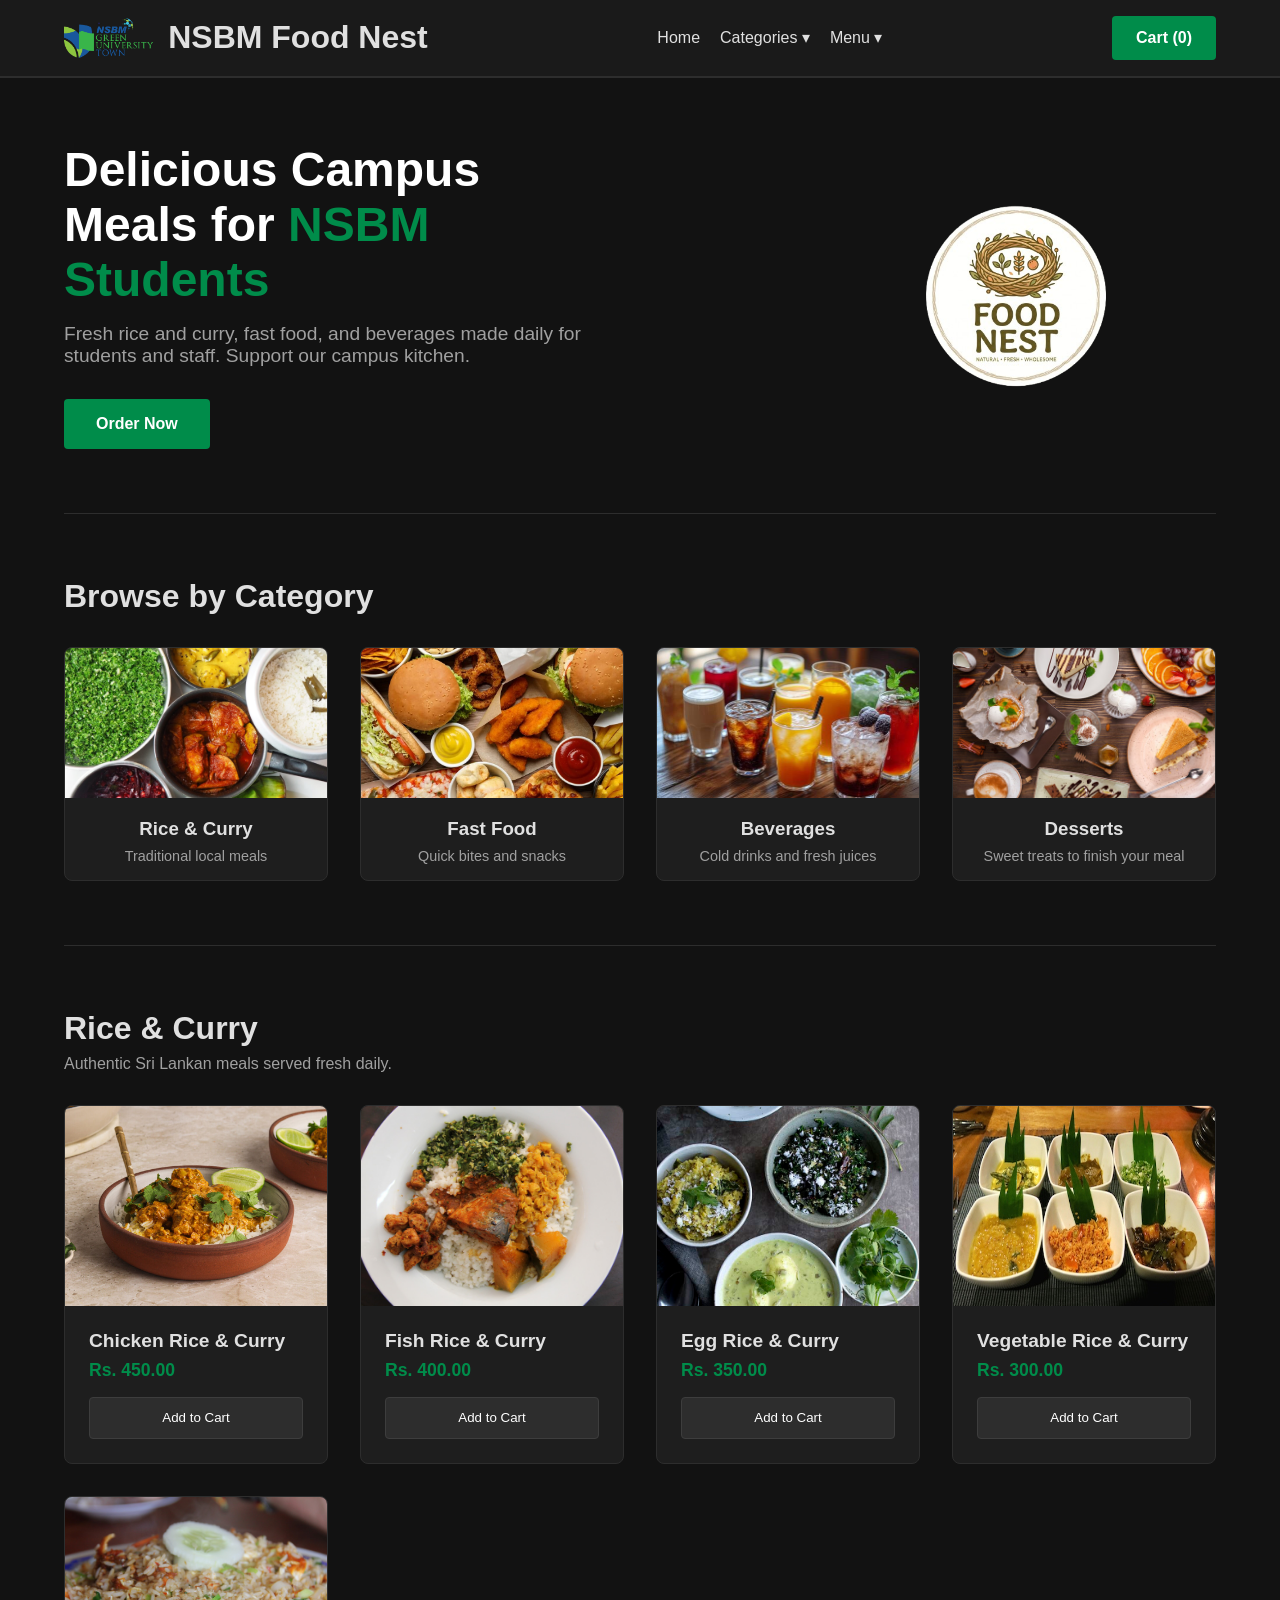
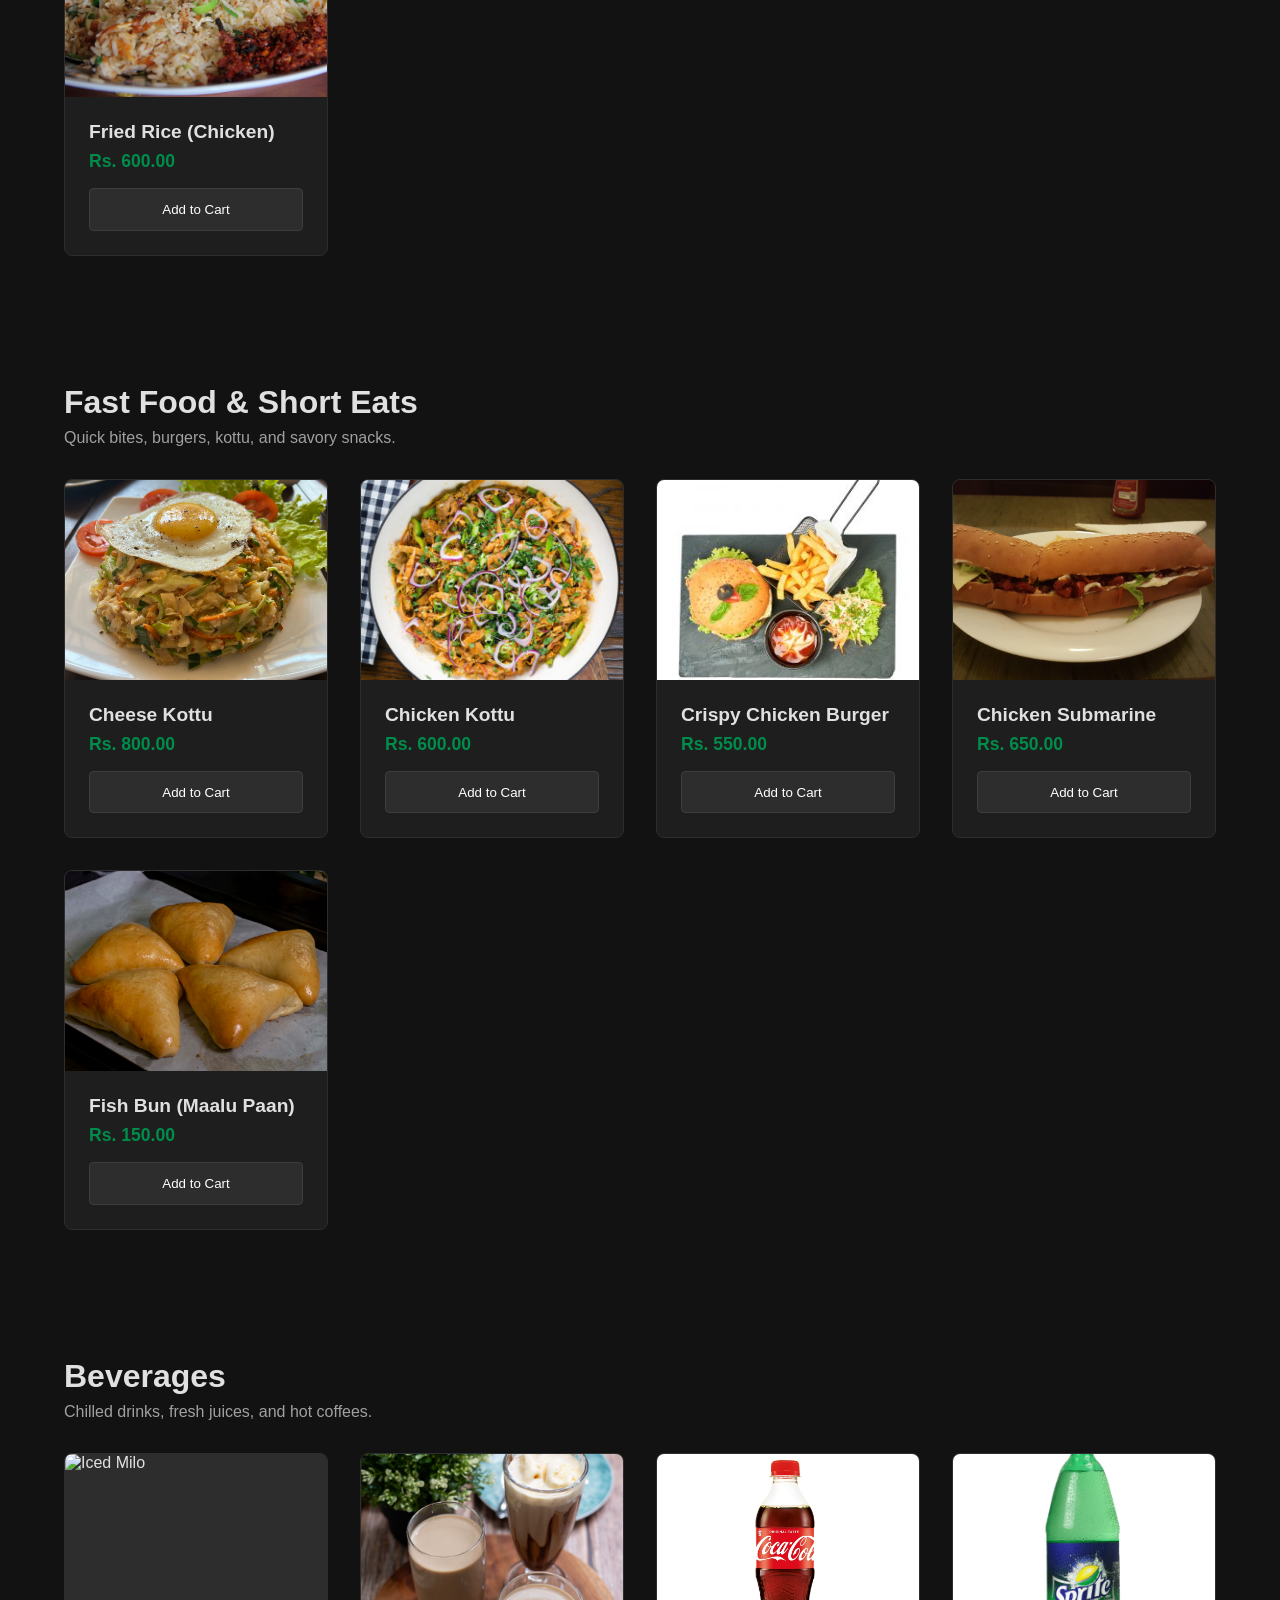
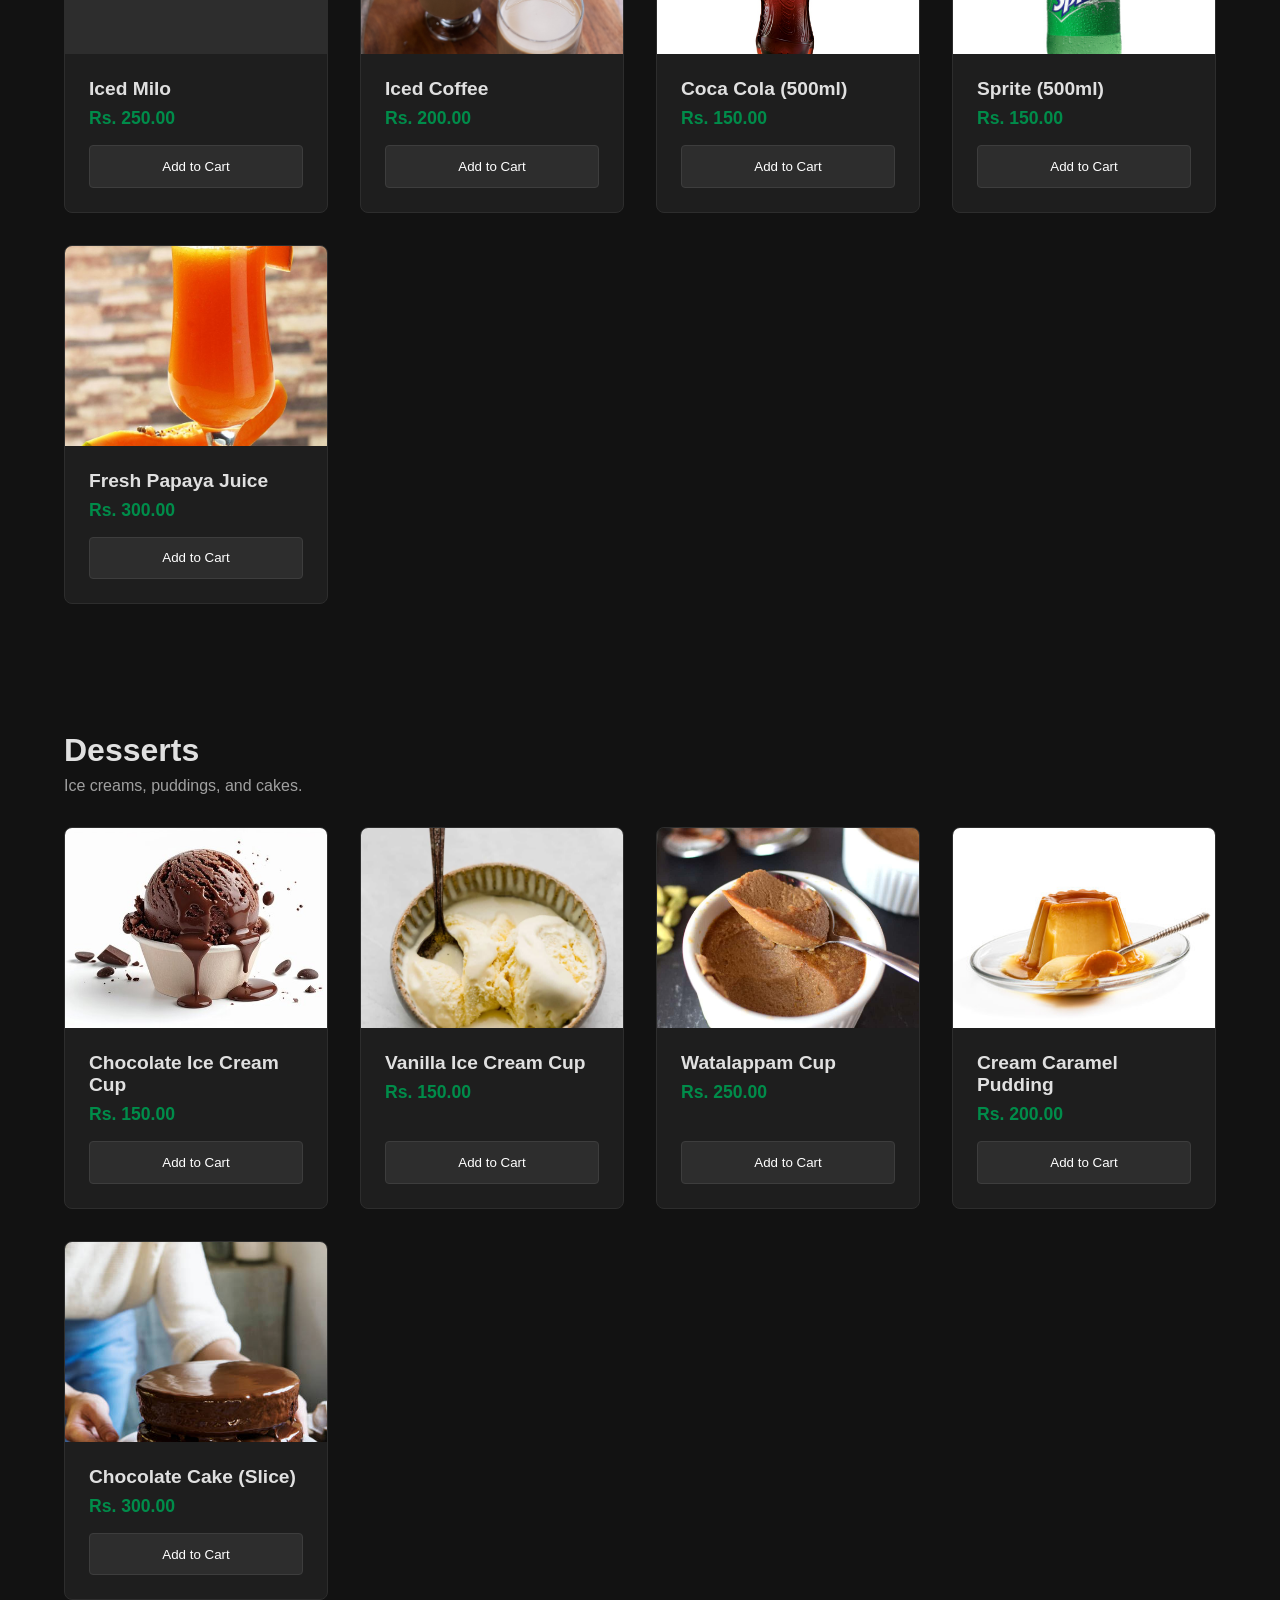
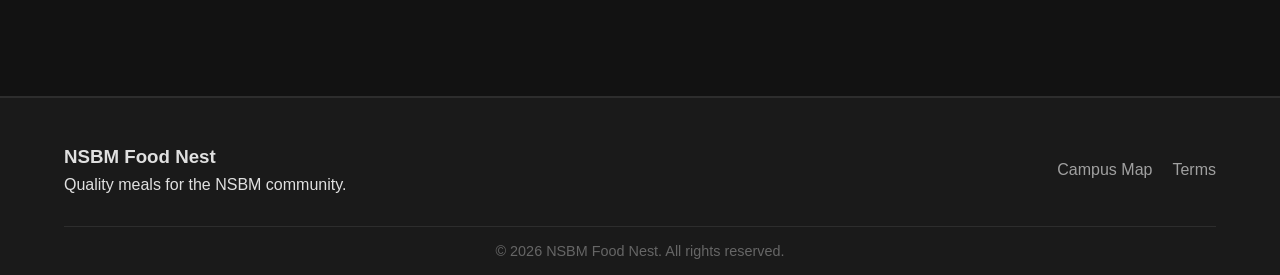
==== commit ee017051: "day 02" ====
--- a/index.html
+++ b/index.html
@@ -7,9 +7,6 @@
     <link rel="stylesheet" href="style.css">
 </head>
 <body>
-    <div class="loader-wrapper" id="loader">
-        <div class="spinner"></div>
-    </div>
 
     <header>
         <div class="brand-container">
@@ -143,7 +140,7 @@
                         <div class="product-info"><h2>Chicken Submarine</h2><p class="price">Rs. 650.00</p><button class="add-btn" onclick="addToCart('Chicken Submarine', 650)">Add to Cart</button></div>
                     </article>
                     <article class="product-card">
-                        <img src="images/b3".jpg" alt="Fish Bun" class="product-image">
+                        <img src="images/b3.jpg" alt="Fish Bun" class="product-image">
                         <div class="product-info"><h2>Fish Bun (Maalu Paan)</h2><p class="price">Rs. 150.00</p><button class="add-btn" onclick="addToCart('Fish Bun', 150)">Add to Cart</button></div>
                     </article>
                 </div>
@@ -161,7 +158,7 @@
                     </article>
                     <article class="product-card">
                         <img src="images/d2.jpg" alt="Iced Coffee" class="product-image">
-                        <div class="product-info"><h2>NSBM Special Iced Coffee</h2><p class="price">Rs. 200.00</p><button class="add-btn" onclick="addToCart('NSBM Special Iced Coffee', 200)">Add to Cart</button></div>
+                        <div class="product-info"><h2>Iced Coffee</h2><p class="price">Rs. 200.00</p><button class="add-btn" onclick="addToCart('NSBM Special Iced Coffee', 200)">Add to Cart</button></div>
                     </article>
                     <article class="product-card">
                         <img src="images/d3.jpeg" alt="Coca Cola" class="product-image">
@@ -221,7 +218,7 @@
                 <h3>Total: Rs. <span id="cart-total">0.00</span></h3>
             </div>
 
-            <form action="checkout.php" method="POST" id="checkout-form" class="checkout-form" onsubmit="prepareCheckout()">
+            <form action="checkout.php" method="POST" id="checkout-form" class="checkout-form" onsubmit="prepareCheckout(event)">
                 <input type="hidden" name="order_details" id="order_details">
                 <input type="hidden" name="order_total" id="order_total_input">
                 
@@ -233,6 +230,16 @@
                 <div class="form-group">
                     <label for="student_id">Student / Staff ID</label>
                     <input type="text" id="student_id" name="student_id" required>
+                </div>
+
+                <div class="form-group">
+                    <label for="phone">Phone Number</label>
+                    <input type="tel" id="phone" name="phone" required pattern="[0-9]{10}" placeholder="07XXXXXXXX">
+                </div>
+
+                <div class="form-group">
+                    <label for="email">Email Address</label>
+                    <input type="email" id="email" name="email" required placeholder="student@students.nsbm.ac.lk">
                 </div>
 
                 <button type="submit" class="checkout-btn">Complete Checkout</button>
@@ -254,6 +261,7 @@
         <p class="copyright">© 2026 NSBM Food Nest. All rights reserved.</p>
     </footer>
 
+    <div id="toast-container"></div>
     <script src="external.js"></script>
 </body>
 </html>
--- a/style.css
+++ b/style.css
@@ -390,6 +390,20 @@
     border-bottom: 1px solid #2d2d2d;
 }
 
+.remove-btn {
+    background-color: #ff4c4c;
+    color: white;
+    border: none;
+    padding: 5px 10px;
+    border-radius: 4px;
+    cursor: pointer;
+    font-size: 0.8rem;
+}
+
+.remove-btn:hover {
+    background-color: #cc0000;
+}
+
 .cart-summary {
     padding: 1rem 0;
     border-top: 2px solid #2d2d2d;
@@ -534,18 +548,108 @@
     margin-bottom: 1rem;
 }
 
+#toast-container {
+    position: fixed;
+    bottom: 20px;
+    right: 20px;
+    z-index: 9999;
+    display: flex;
+    flex-direction: column;
+    gap: 10px;
+}
+
+.toast {
+    background-color: #1a1a1a;
+    color: #ffffff;
+    padding: 15px 25px;
+    border-radius: 8px;
+    border-left: 5px solid #008c4a;
+    box-shadow: 0 4px 12px rgba(0, 0, 0, 0.5);
+    font-size: 0.95rem;
+    opacity: 0;
+    transform: translateX(100%);
+    animation: slideIn 0.3s forwards;
+    transition: opacity 0.3s ease, transform 0.3s ease;
+}
+
+.toast.fade-out {
+    opacity: 0;
+    transform: translateX(100%);
+}
+
+@keyframes slideIn {
+    to {
+        opacity: 1;
+        transform: translateX(0);
+    }
+}
+
 @media (max-width: 768px) {
+    header {
+        flex-direction: column;
+        gap: 15px;
+        padding: 1rem;
+    }
+
+    .header-nav {
+        display: flex;
+        flex-wrap: wrap;
+        justify-content: center;
+        gap: 10px;
+        width: 100%;
+    }
+
+    .dropdown {
+        position: static;
+    }
+    
+    .dropdown-content {
+        min-width: 100%;
+        text-align: center;
+    }
+
     .hero {
         flex-direction: column;
         text-align: center;
-    }
-    
+        padding: 2rem 0;
+    }
+
+    .hero-content h1 {
+        font-size: 2rem;
+    }
+
     .hero-image {
         justify-content: center;
     }
 
-    .header-nav {
-        display: none;
+    .hero-image img {
+        max-width: 100%;
+    }
+
+    .sidebar {
+        width: 100%;
+        padding: 1.5rem;
+    }
+
+    .menu-grid {
+        grid-template-columns: repeat(auto-fill, minmax(160px, 1fr));
+        gap: 1rem;
+    }
+
+    .product-image {
+        height: 140px;
+    }
+
+    .product-info {
+        padding: 1rem;
+    }
+
+    .product-info h2 {
+        font-size: 1rem;
+    }
+
+    .price {
+        font-size: 1rem;
     }
 
     .footer-content {
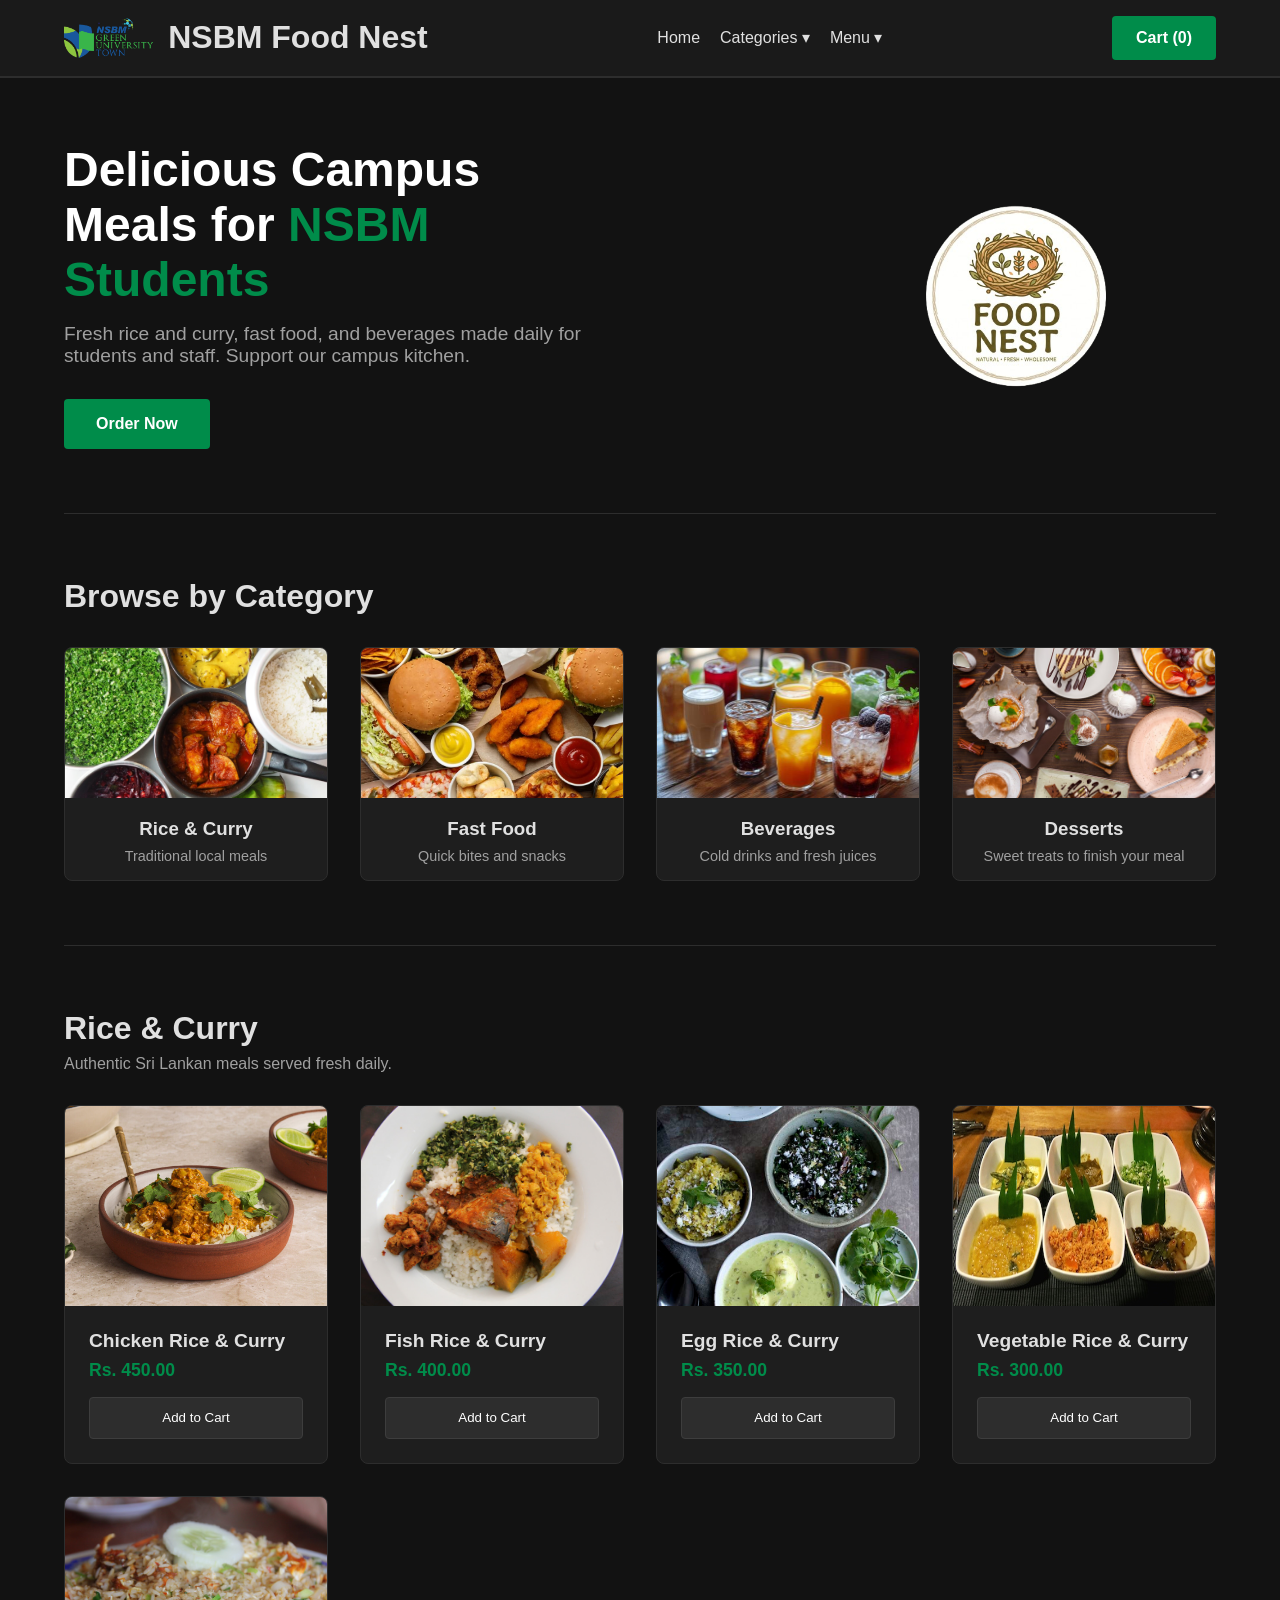
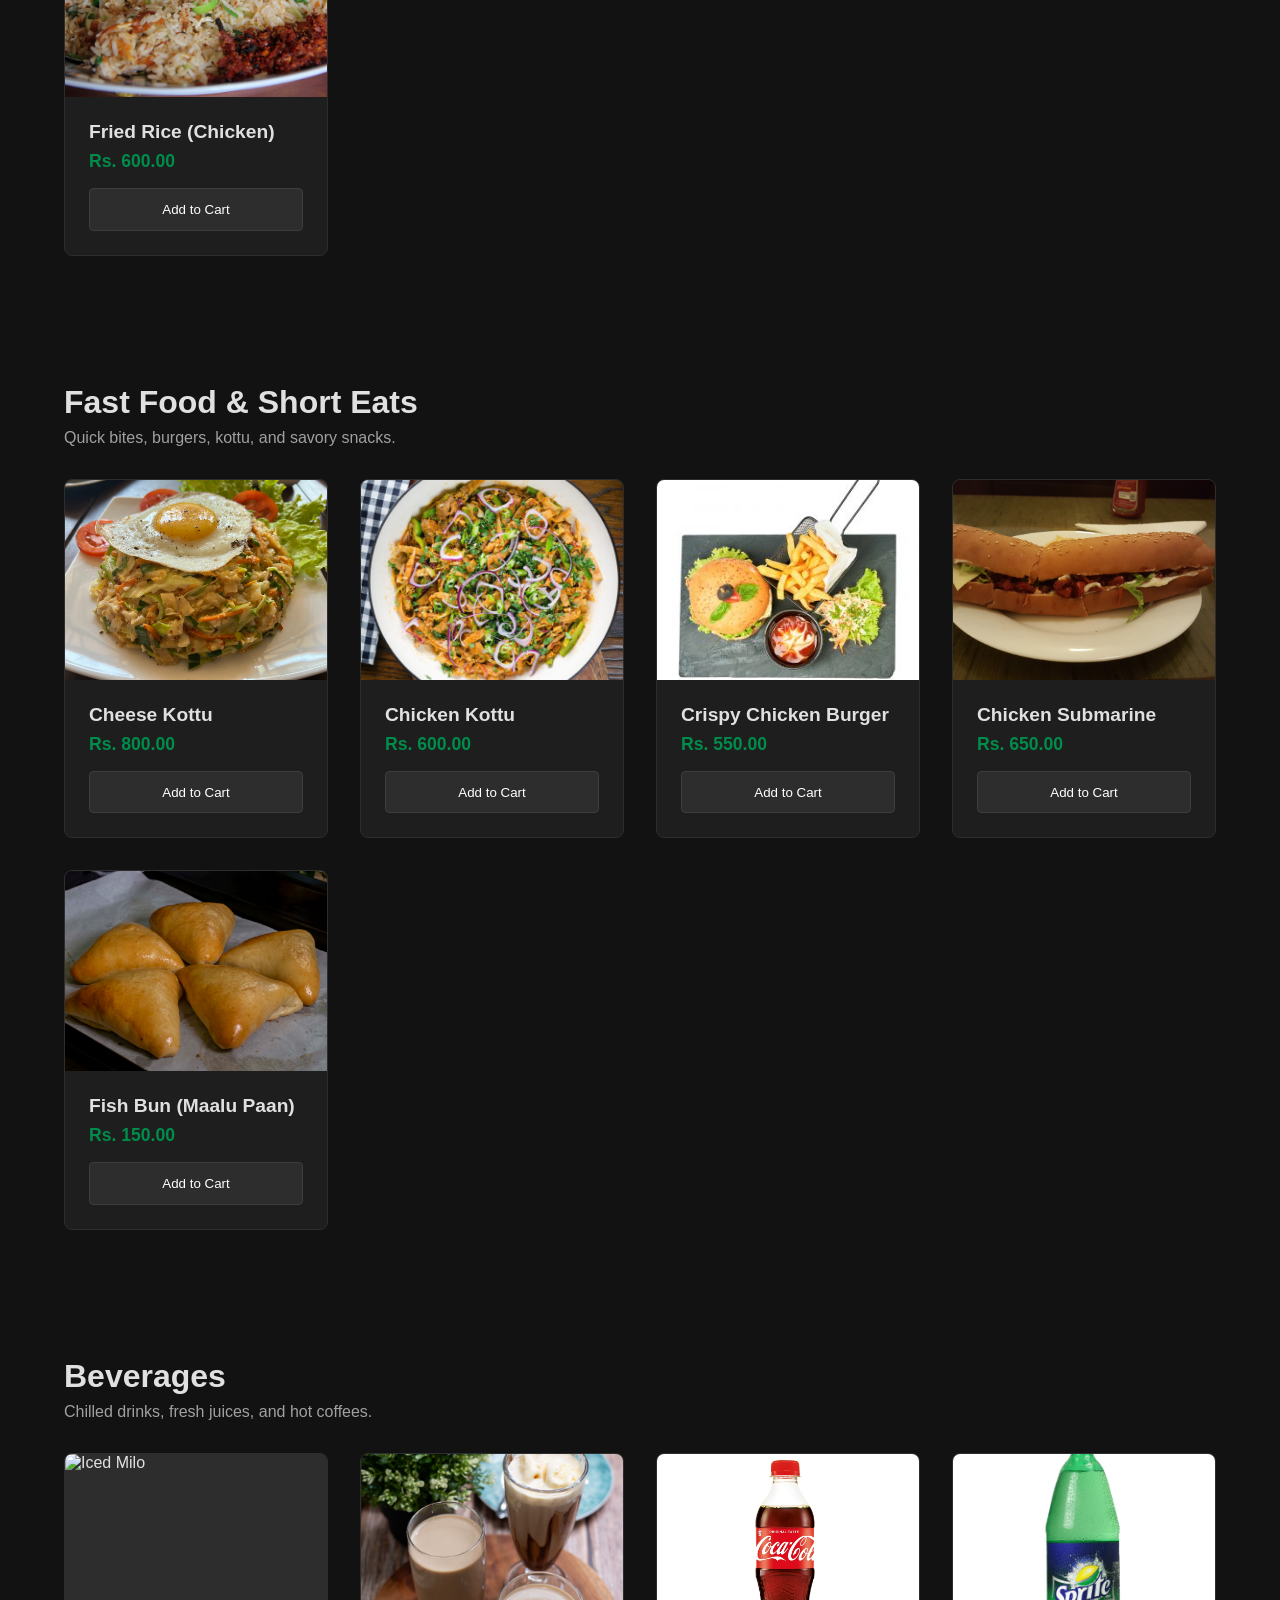
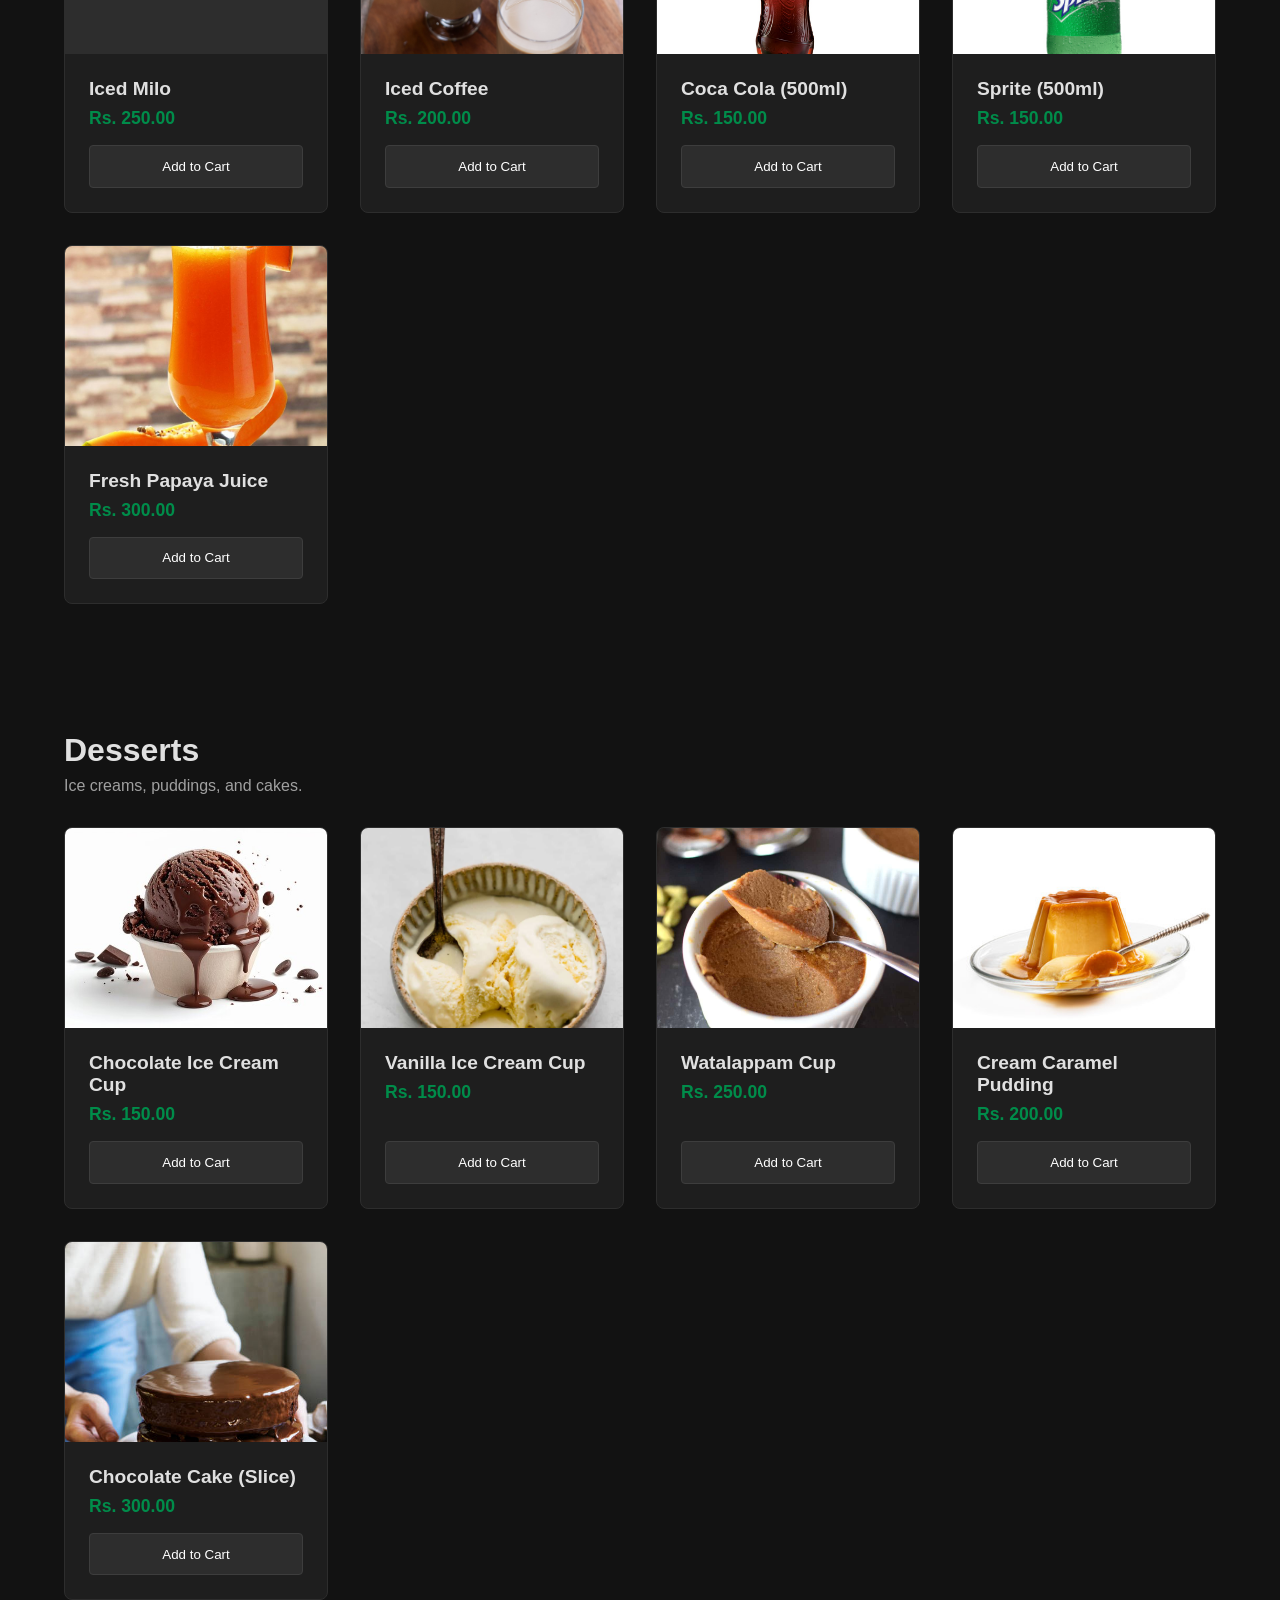
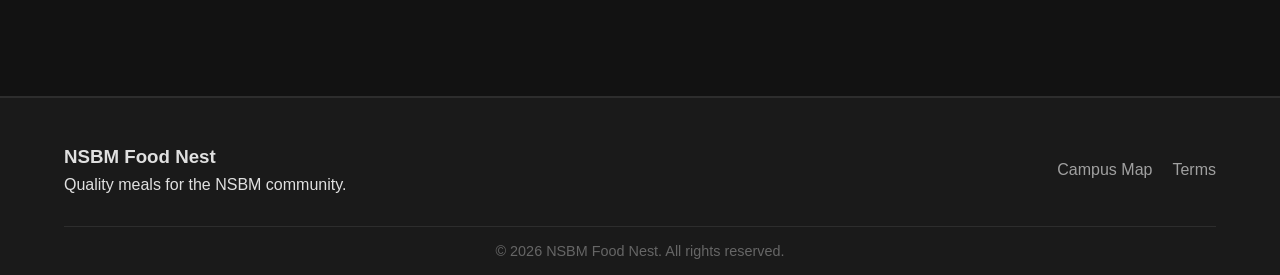
==== commit 7b73bc0c: "Day 03" ====
--- a/index.html
+++ b/index.html
@@ -7,7 +7,9 @@
     <link rel="stylesheet" href="style.css">
 </head>
 <body>
-
+    <div id="loader" class="loader-wrapper">
+        <div class="spinner"></div>
+    </div>
     <header>
         <div class="brand-container">
             <img src="images/logo.png" alt="NSBM Logo" class="logo-img">
--- a/style.css
+++ b/style.css
@@ -349,10 +349,10 @@
     height: 100vh;
     background-color: #1a1a1a;
     border-left: 1px solid #2d2d2d;
-    padding: 2rem;
-    display: flex;
-    flex-direction: column;
-    transform: translateX(0);
+    padding: 1.5rem;
+    display: flex;
+    flex-direction: column;
+    transform: translateX(100%);
     transition: transform 0.3s ease-in-out;
     z-index: 1000;
 }
@@ -361,11 +361,20 @@
     transform: translateX(100%);
 }
 
+/* Override transform when not hidden so it slides in */
+.sidebar:not(.hidden) {
+    transform: translateX(0);
+}
+
 .sidebar-header {
     display: flex;
     justify-content: space-between;
     align-items: center;
-    margin-bottom: 2rem;
+    margin-bottom: 1rem;
+}
+
+.sidebar-header h2 {
+    font-size: 1.2rem;
 }
 
 .close-btn {
@@ -379,14 +388,15 @@
 .cart-items-container {
     flex-grow: 1;
     overflow-y: auto;
-    margin-bottom: 1rem;
+    margin-bottom: 0.5rem;
+    min-height: 150px;
 }
 
 .cart-item {
     display: flex;
     justify-content: space-between;
     align-items: center;
-    padding: 1rem 0;
+    padding: 0.8rem 0;
     border-bottom: 1px solid #2d2d2d;
 }
 
@@ -394,10 +404,10 @@
     background-color: #ff4c4c;
     color: white;
     border: none;
-    padding: 5px 10px;
+    padding: 4px 8px;
     border-radius: 4px;
     cursor: pointer;
-    font-size: 0.8rem;
+    font-size: 0.75rem;
 }
 
 .remove-btn:hover {
@@ -405,40 +415,51 @@
 }
 
 .cart-summary {
-    padding: 1rem 0;
+    padding: 0.8rem 0;
     border-top: 2px solid #2d2d2d;
-    margin-bottom: 1rem;
+    margin-bottom: 0.5rem;
+}
+
+.cart-summary h3 {
+    font-size: 1.1rem;
 }
 
 .checkout-form {
     display: flex;
     flex-direction: column;
-    gap: 1rem;
+    gap: 0.5rem;
 }
 
 .form-group {
     display: flex;
     flex-direction: column;
-    gap: 0.5rem;
+    gap: 0.2rem;
+}
+
+.form-group label {
+    font-size: 0.85rem;
+    color: #a0a0a0;
 }
 
 .form-group input {
-    padding: 0.8rem;
+    padding: 0.5rem;
     background-color: #121212;
     border: 1px solid #2d2d2d;
     color: white;
     border-radius: 4px;
+    font-size: 0.9rem;
 }
 
 .checkout-btn {
     background-color: #008c4a;
     color: white;
     border: none;
-    padding: 1rem;
+    padding: 0.7rem;
     cursor: pointer;
     border-radius: 4px;
     font-weight: bold;
-    margin-top: 1rem;
+    margin-top: 0.5rem;
+    font-size: 0.95rem;
 }
 
 .checkout-btn:hover {
@@ -628,7 +649,7 @@
 
     .sidebar {
         width: 100%;
-        padding: 1.5rem;
+        padding: 1rem;
     }
 
     .menu-grid {
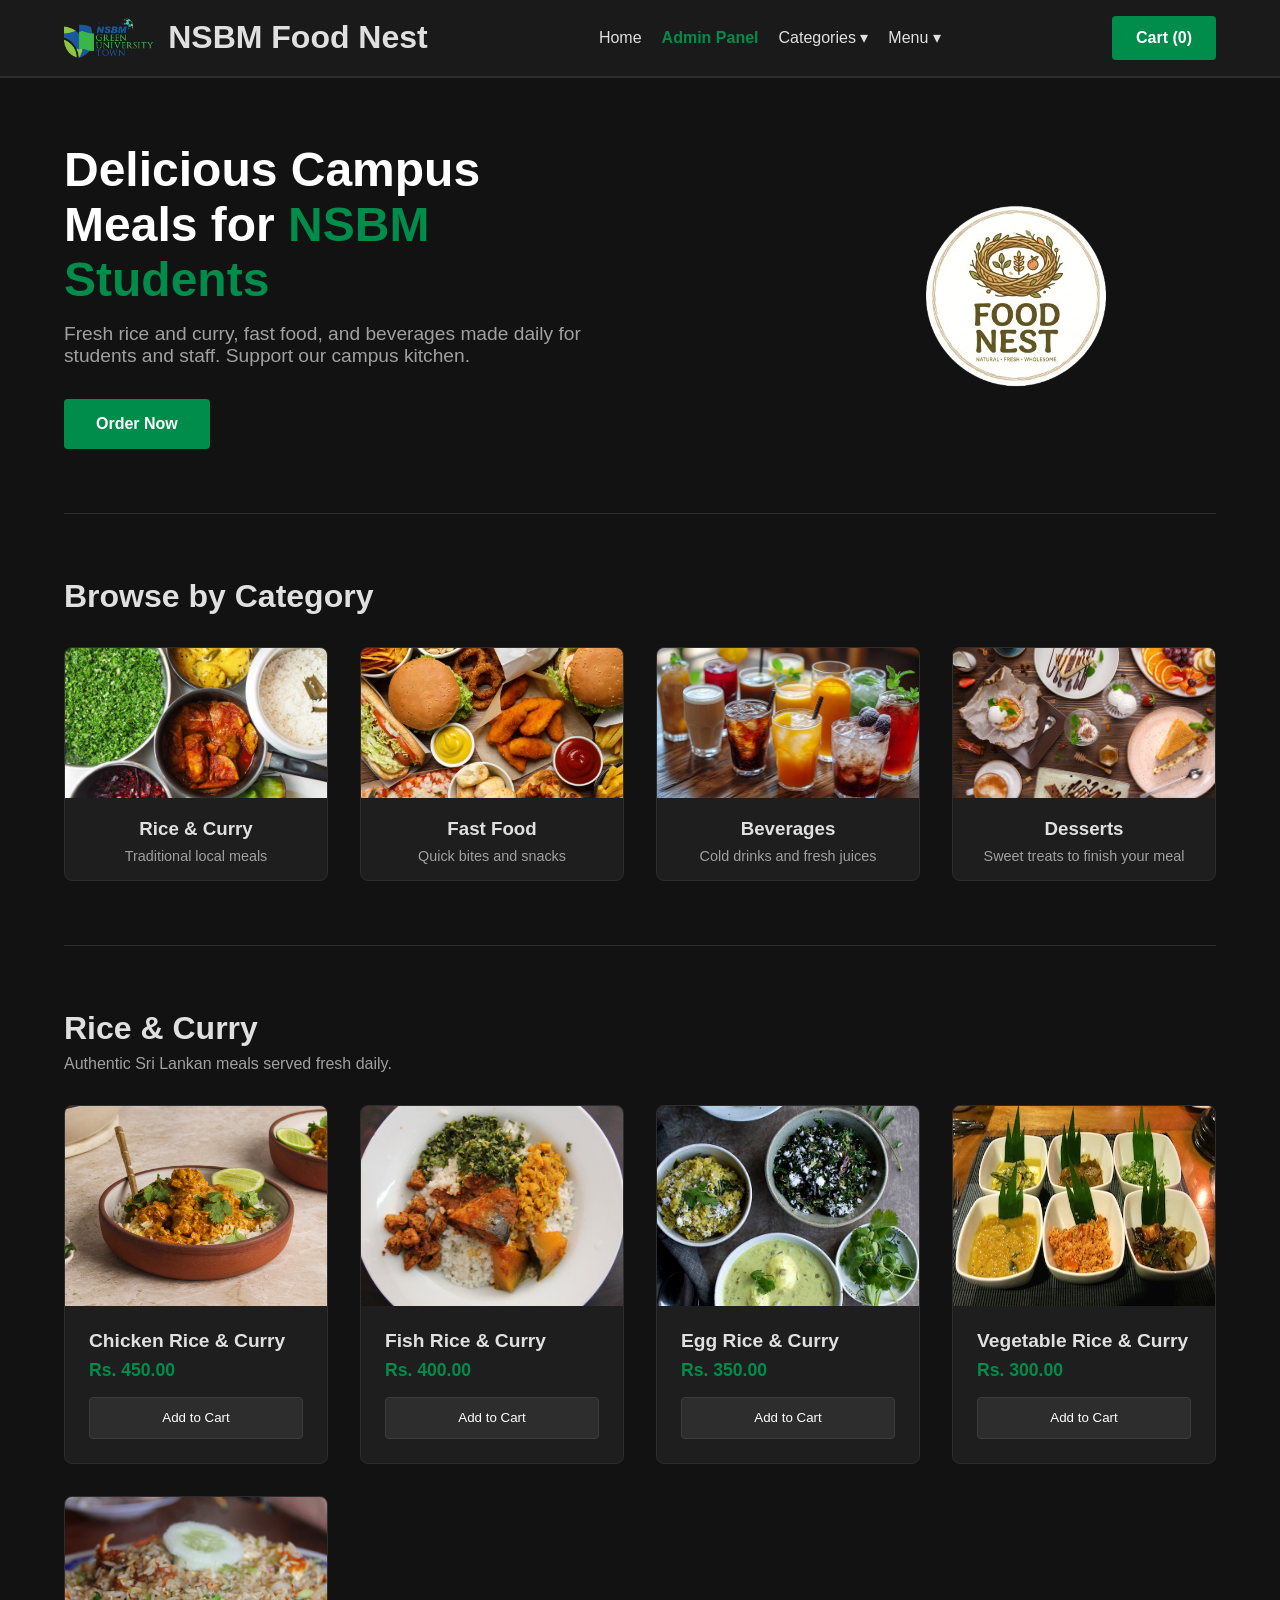
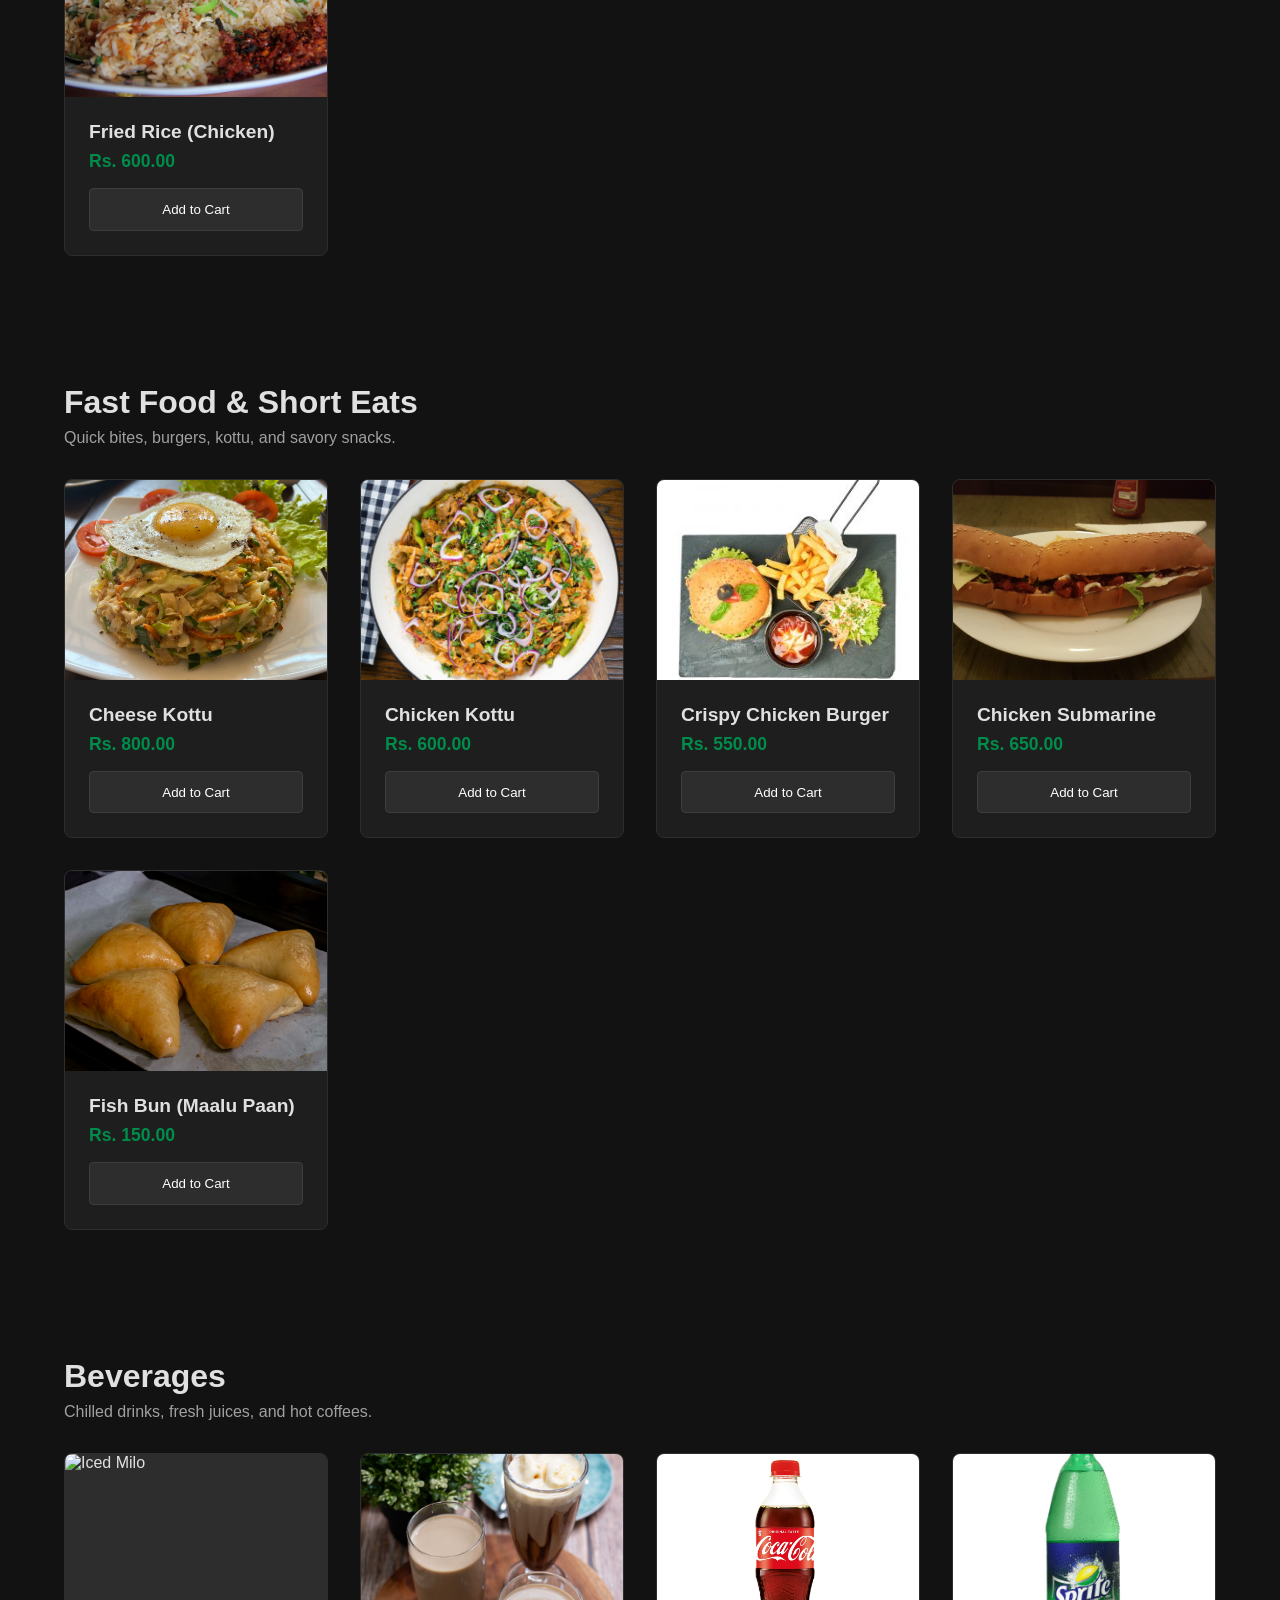
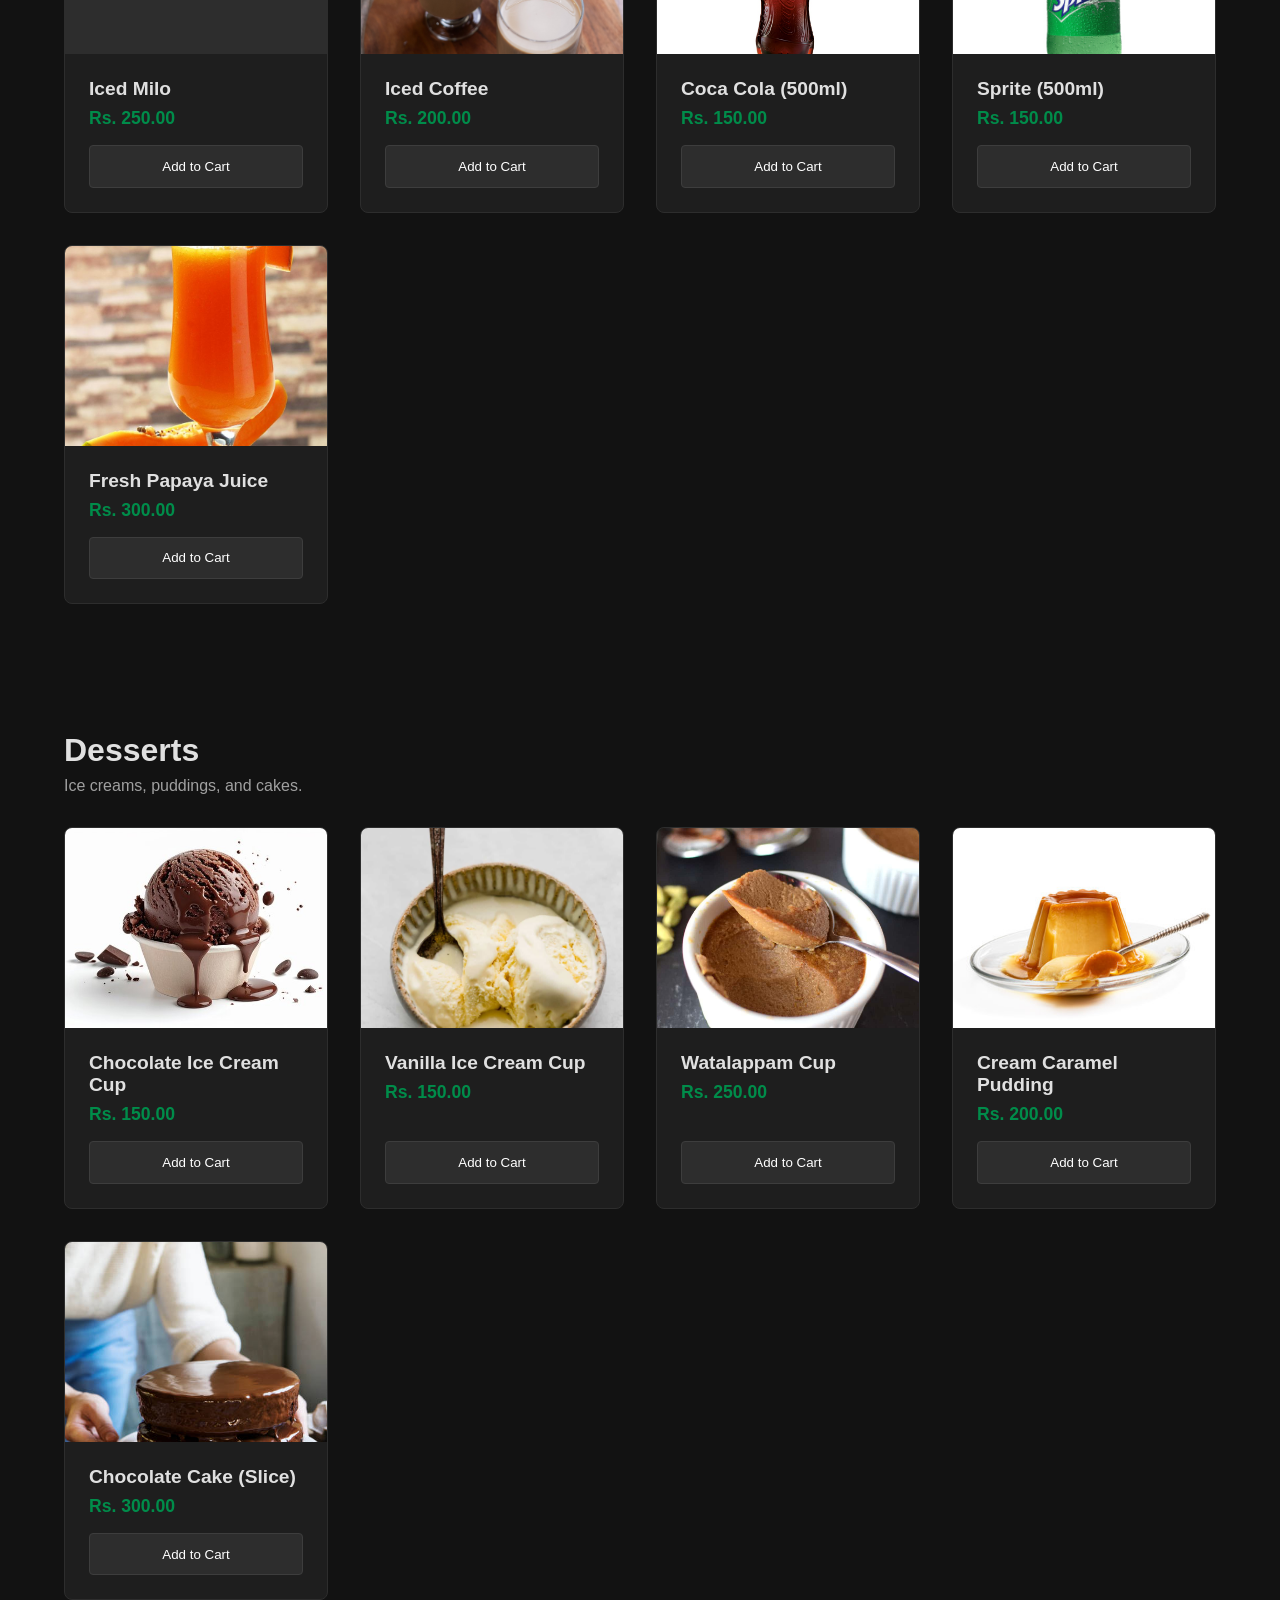
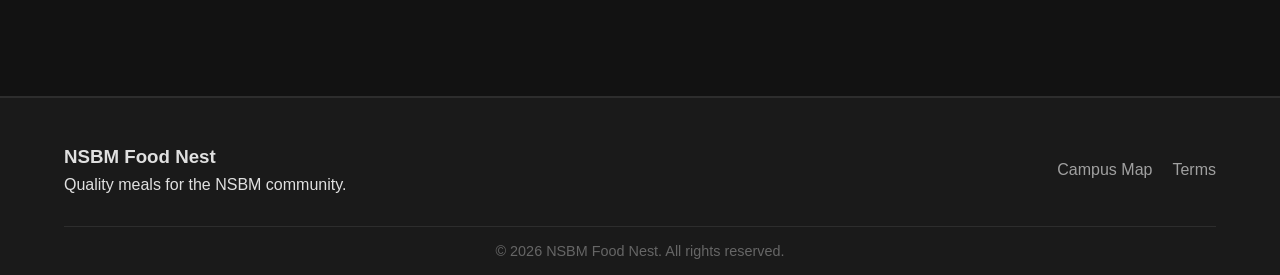
==== commit e539cb08: "Day 03 update v0.2" ====
--- a/index.html
+++ b/index.html
@@ -17,7 +17,8 @@
         </div>
         <nav class="header-nav">
             <a href="#">Home</a>
-            
+            <a href="admin.php" style="color: #008c4a; font-weight: bold;">Admin Panel</a>
+                        
             <div class="dropdown">
                 <a href="#categories" class="dropbtn">Categories ▾</a>
                 <div class="dropdown-content">
@@ -36,6 +37,7 @@
                     <a href="#fast-food">Short Eats</a>
                 </div>
             </div>
+
         </nav>
         <button class="cart-toggle" onclick="toggleCart()">
             Cart (<span id="cart-count">0</span>)
